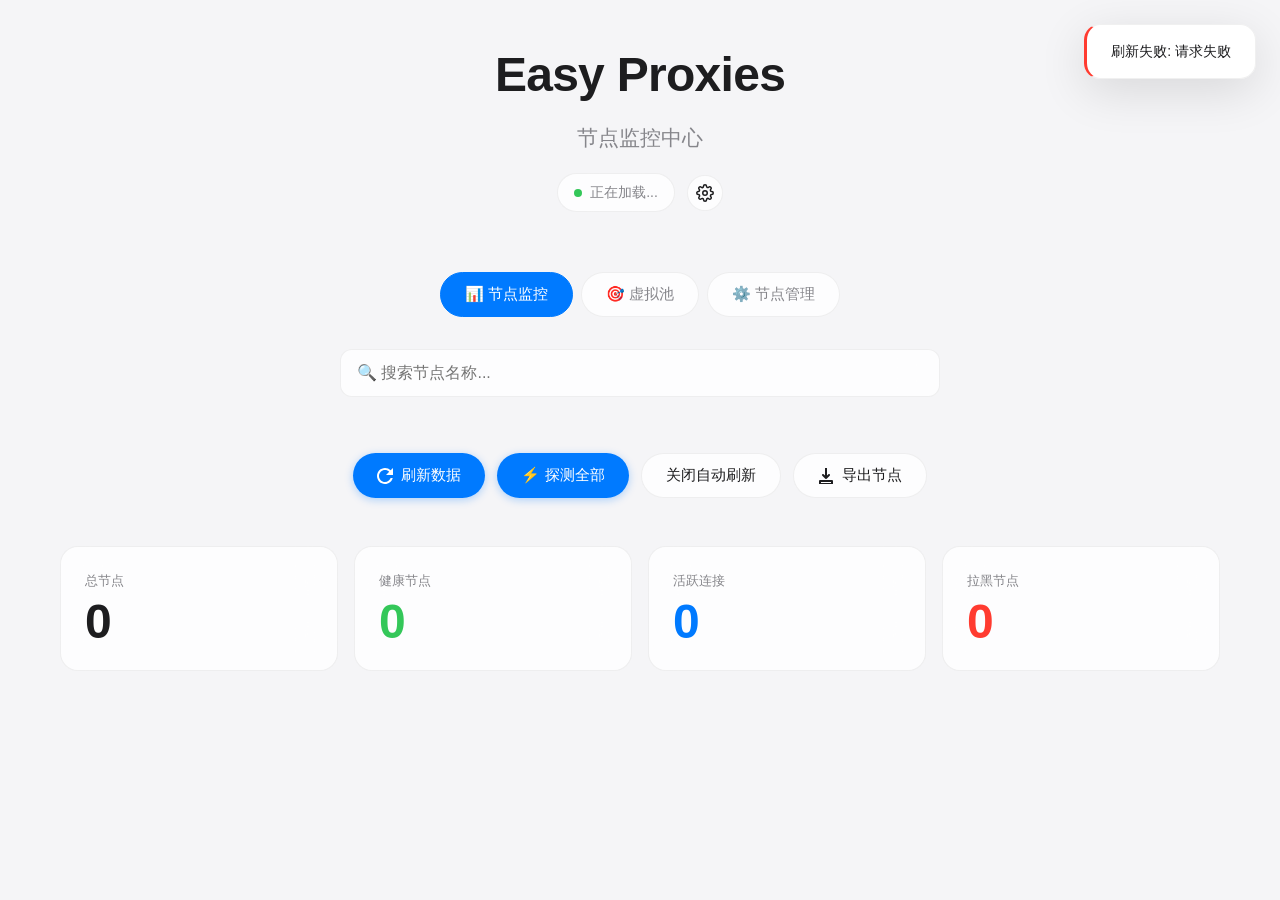
==== internal/monitor/assets/index.html @ b091eb5d "init" ====
<!doctype html>
<html lang="zh-CN">
<head>
  <meta charset="utf-8" />
  <meta name="viewport" content="width=device-width, initial-scale=1.0" />
  <title>Easy Proxies - 节点监控</title>
  <style>
    * {
      margin: 0;
      padding: 0;
      box-sizing: border-box;
    }

    :root {
      --sf-pro: -apple-system, BlinkMacSystemFont, "SF Pro Display", "SF Pro Text", "Helvetica Neue", sans-serif;
      --primary: #007aff;
      --primary-hover: #0051d5;
      --success: #34c759;
      --warning: #ff9500;
      --error: #ff3b30;
      --text-primary: #1d1d1f;
      --text-secondary: #86868b;
      --bg-elevated: rgba(255, 255, 255, 0.8);
      --bg-base: #f5f5f7;
      --border: rgba(0, 0, 0, 0.06);
      --shadow-sm: 0 1px 3px rgba(0, 0, 0, 0.04);
      --shadow-md: 0 4px 16px rgba(0, 0, 0, 0.08);
      --shadow-lg: 0 12px 48px rgba(0, 0, 0, 0.12);
    }

    body {
      font-family: var(--sf-pro);
      background: var(--bg-base);
      color: var(--text-primary);
      line-height: 1.47059;
      font-size: 17px;
      -webkit-font-smoothing: antialiased;
      -moz-osx-font-smoothing: grayscale;
    }

    .app {
      max-width: 1200px;
      margin: 0 auto;
      padding: 40px 20px;
    }

    /* Header */
    .header {
      text-align: center;
      margin-bottom: 60px;
    }

    .header h1 {
      font-size: 48px;
      font-weight: 700;
      letter-spacing: -0.015em;
      color: var(--text-primary);
      margin-bottom: 12px;
    }

    .header p {
      font-size: 21px;
      color: var(--text-secondary);
      font-weight: 400;
    }

    .header .status-line {
      display: inline-flex;
      align-items: center;
      gap: 8px;
      margin-top: 20px;
      padding: 8px 16px;
      background: var(--bg-elevated);
      backdrop-filter: saturate(180%) blur(20px);
      border-radius: 20px;
      font-size: 14px;
      color: var(--text-secondary);
      border: 1px solid var(--border);
    }

    .status-dot {
      width: 8px;
      height: 8px;
      border-radius: 50%;
      background: var(--success);
      animation: pulse 2s ease-in-out infinite;
    }

    @keyframes pulse {
      0%, 100% { opacity: 1; transform: scale(1); }
      50% { opacity: 0.6; transform: scale(0.95); }
    }

    /* Controls */
    .controls {
      display: flex;
      justify-content: center;
      gap: 12px;
      margin: 32px 0 48px;
    }

    .btn {
      padding: 12px 24px;
      border: none;
      border-radius: 980px;
      font-size: 15px;
      font-weight: 500;
      font-family: var(--sf-pro);
      cursor: pointer;
      transition: all 0.2s cubic-bezier(0.4, 0, 0.2, 1);
      display: inline-flex;
      align-items: center;
      gap: 8px;
      backdrop-filter: saturate(180%) blur(20px);
    }

    .btn-primary {
      background: var(--primary);
      color: white;
      box-shadow: 0 2px 8px rgba(0, 122, 255, 0.3);
    }

    .btn-primary:hover {
      background: var(--primary-hover);
      transform: translateY(-1px);
      box-shadow: 0 4px 16px rgba(0, 122, 255, 0.4);
    }

    .btn-secondary {
      background: var(--bg-elevated);
      color: var(--text-primary);
      border: 1px solid var(--border);
    }

    .btn-secondary:hover {
      background: rgba(255, 255, 255, 0.95);
      transform: translateY(-1px);
      box-shadow: var(--shadow-md);
    }

    .btn:active {
      transform: translateY(0);
    }

    .btn-sm {
      padding: 6px 14px;
      font-size: 13px;
    }

    /* Stats */
    .stats {
      display: grid;
      grid-template-columns: repeat(auto-fit, minmax(240px, 1fr));
      gap: 16px;
      margin-bottom: 48px;
    }

    .stat-card {
      background: var(--bg-elevated);
      backdrop-filter: saturate(180%) blur(20px);
      border: 1px solid var(--border);
      border-radius: 18px;
      padding: 24px;
      transition: all 0.3s cubic-bezier(0.4, 0, 0.2, 1);
    }

    .stat-card:hover {
      transform: translateY(-2px);
      box-shadow: var(--shadow-lg);
    }

    .stat-label {
      font-size: 13px;
      color: var(--text-secondary);
      margin-bottom: 8px;
      font-weight: 500;
      letter-spacing: -0.01em;
    }

    .stat-value {
      font-size: 48px;
      font-weight: 700;
      letter-spacing: -0.02em;
      line-height: 1;
    }

    .stat-trend {
      font-size: 12px;
      color: var(--success);
      margin-top: 8px;
      font-weight: 500;
    }

    /* Nodes Grid - 竖向小卡片布局 */
    .nodes-grid {
      display: grid;
      grid-template-columns: repeat(auto-fill, minmax(280px, 1fr));
      gap: 16px;
    }

    .node-card {
      background: var(--bg-elevated);
      backdrop-filter: saturate(180%) blur(20px);
      border: 1px solid var(--border);
      border-radius: 18px;
      padding: 20px;
      transition: all 0.3s cubic-bezier(0.4, 0, 0.2, 1);
      position: relative;
      overflow: hidden;
      display: flex;
      flex-direction: column;
      min-height: 320px;
    }

    .node-card::before {
      content: '';
      position: absolute;
      left: 0;
      top: 0;
      width: 3px;
      height: 100%;
      transition: all 0.3s;
    }

    .node-card.healthy::before { background: var(--success); }
    .node-card.warning::before { background: var(--warning); }
    .node-card.error::before { background: var(--error); }
    .node-card.blacklisted::before { background: var(--text-primary); }

    .node-card:hover {
      transform: translateY(-2px);
      box-shadow: var(--shadow-lg);
      border-color: rgba(0, 0, 0, 0.1);
    }

    .node-header {
      display: flex;
      flex-direction: column;
      gap: 8px;
      margin-bottom: 16px;
    }

    .node-info {
      flex: 1;
      min-width: 0;
    }

    .node-name {
      font-size: 16px;
      font-weight: 700;
      letter-spacing: -0.015em;
      color: var(--text-primary);
      margin-bottom: 4px;
      overflow: hidden;
      text-overflow: ellipsis;
      white-space: nowrap;
    }

    .node-tag {
      font-size: 11px;
      color: var(--text-secondary);
      font-family: "SF Mono", Menlo, Monaco, monospace;
      font-weight: 500;
      overflow: hidden;
      text-overflow: ellipsis;
      white-space: nowrap;
    }

    .status-badge {
      padding: 6px 14px;
      border-radius: 12px;
      font-size: 12px;
      font-weight: 600;
      display: inline-flex;
      align-items: center;
      gap: 6px;
      white-space: nowrap;
      letter-spacing: 0.02em;
    }

    .status-badge.healthy {
      background: rgba(52, 199, 89, 0.15);
      color: #1f9b47;
    }

    .status-badge.warning {
      background: rgba(255, 149, 0, 0.15);
      color: #c27100;
    }

    .status-badge.error {
      background: rgba(255, 59, 48, 0.15);
      color: #d32f2f;
    }

    .status-badge.blacklisted {
      background: rgba(29, 29, 31, 0.15);
      color: var(--text-primary);
    }

    .status-icon {
      width: 6px;
      height: 6px;
      border-radius: 50%;
      background: currentColor;
    }

    /* Latency Display - 紧凑版 */
    .latency-display {
      background: linear-gradient(135deg, rgba(0, 122, 255, 0.08), rgba(0, 122, 255, 0.03));
      border: 1px solid rgba(0, 122, 255, 0.15);
      border-radius: 12px;
      padding: 12px;
      margin-bottom: 12px;
      display: flex;
      flex-direction: column;
      align-items: center;
      justify-content: center;
      transition: all 0.3s;
      text-align: center;
    }

    .latency-display:hover {
      background: linear-gradient(135deg, rgba(0, 122, 255, 0.12), rgba(0, 122, 255, 0.05));
      border-color: rgba(0, 122, 255, 0.25);
    }

    .latency-info {
      display: flex;
      flex-direction: column;
      align-items: center;
      gap: 4px;
      width: 100%;
    }

    .latency-icon {
      width: 32px;
      height: 32px;
      border-radius: 8px;
      background: linear-gradient(135deg, var(--primary), #0051d5);
      display: flex;
      align-items: center;
      justify-content: center;
      color: white;
      font-size: 16px;
      font-weight: 700;
      margin-bottom: 4px;
    }

    .latency-text {
      width: 100%;
    }

    .latency-label {
      font-size: 11px;
      color: var(--text-secondary);
      margin-bottom: 4px;
      font-weight: 500;
    }

    .latency-value {
      font-size: 28px;
      font-weight: 700;
      letter-spacing: -0.02em;
      color: var(--primary);
      line-height: 1;
    }

    .latency-quality {
      font-size: 11px;
      color: var(--text-secondary);
      margin-top: 4px;
      font-weight: 500;
    }

    /* Metrics - 紧凑版 */
    .metrics {
      display: grid;
      grid-template-columns: repeat(2, 1fr);
      gap: 8px;
      margin-bottom: 12px;
      flex: 1;
    }

    .metric {
      background: rgba(0, 0, 0, 0.02);
      border-radius: 8px;
      padding: 10px;
      transition: all 0.2s;
    }

    .metric:hover {
      background: rgba(0, 0, 0, 0.04);
    }

    .metric-label {
      font-size: 10px;
      color: var(--text-secondary);
      margin-bottom: 4px;
      font-weight: 500;
    }

    .metric-value {
      font-size: 18px;
      font-weight: 700;
      letter-spacing: -0.015em;
      color: var(--text-primary);
    }

    .metric-value.success { color: var(--success); }
    .metric-value.error { color: var(--error); }
    .metric-value.warning { color: var(--warning); }

    /* Footer - 紧凑版 */
    .node-footer {
      padding-top: 12px;
      border-top: 1px solid var(--border);
      display: flex;
      flex-direction: column;
      gap: 8px;
      margin-top: auto;
    }

    .time-info {
      font-size: 10px;
      color: var(--text-secondary);
      line-height: 1.4;
    }

    .node-footer .btn {
      width: 100%;
      justify-content: center;
      padding: 8px 16px;
      font-size: 13px;
    }

    /* Toast */
    .toast {
      position: fixed;
      top: 24px;
      right: 24px;
      background: rgba(255, 255, 255, 0.95);
      backdrop-filter: saturate(180%) blur(20px);
      border: 1px solid var(--border);
      padding: 16px 24px;
      border-radius: 16px;
      box-shadow: var(--shadow-lg);
      display: none;
      align-items: center;
      gap: 12px;
      max-width: 420px;
      z-index: 1000;
      animation: slideIn 0.4s cubic-bezier(0.4, 0, 0.2, 1);
    }

    .toast.show { display: flex; }

    @keyframes slideIn {
      from {
        transform: translateX(100px);
        opacity: 0;
      }
      to {
        transform: translateX(0);
        opacity: 1;
      }
    }

    .toast.success { border-left: 3px solid var(--success); }
    .toast.error { border-left: 3px solid var(--error); }

    .toast-message {
      flex: 1;
      font-size: 14px;
      font-weight: 500;
    }

    /* Empty State */
    .empty {
      text-align: center;
      padding: 80px 40px;
      background: var(--bg-elevated);
      backdrop-filter: saturate(180%) blur(20px);
      border: 1px solid var(--border);
      border-radius: 18px;
    }

    .empty h3 {
      font-size: 21px;
      color: var(--text-primary);
      margin: 24px 0 12px;
      font-weight: 700;
    }

    .empty p {
      color: var(--text-secondary);
      font-size: 15px;
    }

    /* Login Modal */
    .login-overlay {
      position: fixed;
      top: 0;
      left: 0;
      right: 0;
      bottom: 0;
      background: rgba(0, 0, 0, 0.4);
      backdrop-filter: blur(10px);
      display: none;
      align-items: center;
      justify-content: center;
      z-index: 2000;
      animation: fadeIn 0.3s;
    }

    .login-overlay.show { display: flex; }

    @keyframes fadeIn {
      from { opacity: 0; }
      to { opacity: 1; }
    }

    .login-modal {
      background: var(--bg-elevated);
      backdrop-filter: saturate(180%) blur(20px);
      border: 1px solid var(--border);
      border-radius: 24px;
      padding: 48px;
      box-shadow: var(--shadow-lg);
      max-width: 420px;
      width: 90%;
      animation: slideUp 0.4s cubic-bezier(0.4, 0, 0.2, 1);
    }

    @keyframes slideUp {
      from {
        transform: translateY(40px);
        opacity: 0;
      }
      to {
        transform: translateY(0);
        opacity: 1;
      }
    }

    .login-header {
      text-align: center;
      margin-bottom: 32px;
    }

    .login-header h2 {
      font-size: 32px;
      font-weight: 700;
      letter-spacing: -0.015em;
      margin-bottom: 8px;
    }

    .login-header p {
      color: var(--text-secondary);
      font-size: 15px;
    }

    .login-form {
      display: flex;
      flex-direction: column;
      gap: 20px;
    }

    .form-group {
      display: flex;
      flex-direction: column;
      gap: 8px;
    }

    .form-label {
      font-size: 14px;
      font-weight: 500;
      color: var(--text-primary);
    }

    .form-input {
      padding: 14px 16px;
      border: 1px solid var(--border);
      border-radius: 12px;
      font-size: 16px;
      font-family: var(--sf-pro);
      background: rgba(255, 255, 255, 0.8);
      transition: all 0.2s;
    }

    .form-input:focus {
      outline: none;
      border-color: var(--primary);
      box-shadow: 0 0 0 3px rgba(0, 122, 255, 0.1);
    }

    .form-help {
      font-size: 12px;
      color: var(--text-secondary);
      margin-top: 4px;
    }

    .login-error {
      color: var(--error);
      font-size: 13px;
      margin-top: -12px;
      display: none;
    }

    .login-error.show { display: block; }

    /* Tabs */
    .tabs {
      display: flex;
      justify-content: center;
      gap: 8px;
      margin-bottom: 32px;
    }

    .tab {
      padding: 12px 24px;
      border: none;
      border-radius: 980px;
      font-size: 15px;
      font-weight: 500;
      font-family: var(--sf-pro);
      cursor: pointer;
      background: var(--bg-elevated);
      color: var(--text-secondary);
      border: 1px solid var(--border);
      transition: all 0.2s;
    }

    .tab:hover {
      background: rgba(255, 255, 255, 0.95);
      color: var(--text-primary);
    }

    .tab.active {
      background: var(--primary);
      color: white;
      border-color: var(--primary);
    }

    .tab-content {
      display: none;
    }

    .tab-content.active {
      display: block;
    }

    /* Node Management */
    .manage-header {
      text-align: center;
      margin-bottom: 32px;
    }

    .manage-header h2 {
      font-size: 28px;
      font-weight: 700;
      margin-bottom: 8px;
    }

    .manage-desc {
      color: var(--text-secondary);
      font-size: 15px;
    }

    .manage-actions {
      display: flex;
      justify-content: center;
      gap: 12px;
      margin-bottom: 16px;
    }

    .btn-warning {
      background: var(--warning);
      color: white;
      box-shadow: 0 2px 8px rgba(255, 149, 0, 0.3);
    }

    .btn-warning:hover {
      background: #e68600;
      transform: translateY(-1px);
      box-shadow: 0 4px 16px rgba(255, 149, 0, 0.4);
    }

    .btn-danger {
      background: var(--error);
      color: white;
    }

    .btn-danger:hover {
      background: #e62e24;
    }

    .reload-warning {
      text-align: center;
      padding: 12px 20px;
      background: rgba(255, 149, 0, 0.1);
      border: 1px solid rgba(255, 149, 0, 0.3);
      border-radius: 12px;
      color: var(--warning);
      font-size: 13px;
      font-weight: 500;
      margin-bottom: 32px;
    }

    .config-nodes-grid {
      display: grid;
      gap: 16px;
    }

    .config-node-card {
      background: var(--bg-elevated);
      backdrop-filter: saturate(180%) blur(20px);
      border: 1px solid var(--border);
      border-radius: 18px;
      padding: 24px;
      display: flex;
      align-items: center;
      gap: 20px;
      transition: all 0.3s;
    }

    .config-node-card:hover {
      transform: translateY(-2px);
      box-shadow: var(--shadow-lg);
    }

    .config-node-info {
      flex: 1;
      min-width: 0;
    }

    .config-node-name {
      font-size: 18px;
      font-weight: 600;
      margin-bottom: 4px;
    }

    .config-node-uri {
      font-size: 13px;
      color: var(--text-secondary);
      font-family: "SF Mono", Menlo, Monaco, monospace;
      overflow: hidden;
      text-overflow: ellipsis;
      white-space: nowrap;
      max-width: 500px;
    }

    .config-node-port {
      font-size: 14px;
      color: var(--primary);
      font-weight: 500;
      margin-top: 4px;
    }

    .config-node-actions {
      display: flex;
      gap: 8px;
    }

    .modal-buttons {
      display: flex;
      gap: 12px;
      margin-top: 8px;
    }

    .modal-buttons .btn {
      flex: 1;
    }

    /* Toggle Switch */
    .toggle-switch {
      position: relative;
      display: inline-block;
      width: 50px;
      height: 28px;
      flex-shrink: 0;
    }

    .toggle-switch input {
      opacity: 0;
      width: 0;
      height: 0;
    }

    .toggle-slider {
      position: absolute;
      cursor: pointer;
      top: 0;
      left: 0;
      right: 0;
      bottom: 0;
      background-color: #ccc;
      transition: 0.3s;
      border-radius: 28px;
    }

    .toggle-slider:before {
      position: absolute;
      content: "";
      height: 22px;
      width: 22px;
      left: 3px;
      bottom: 3px;
      background-color: white;
      transition: 0.3s;
      border-radius: 50%;
      box-shadow: 0 2px 4px rgba(0,0,0,0.2);
    }

    .toggle-switch input:checked + .toggle-slider {
      background-color: var(--primary);
    }

    .toggle-switch input:checked + .toggle-slider:before {
      transform: translateX(22px);
    }

    /* Probe Progress */
    .probe-progress {
      position: fixed;
      top: 0;
      left: 0;
      right: 0;
      background: var(--bg-elevated);
      backdrop-filter: saturate(180%) blur(20px);
      border-bottom: 1px solid var(--border);
      padding: 16px 24px;
      z-index: 1500;
      display: none;
      animation: slideDown 0.3s ease;
    }

    .probe-progress.show { display: block; }

    @keyframes slideDown {
      from { transform: translateY(-100%); }
      to { transform: translateY(0); }
    }

    .probe-progress-header {
      display: flex;
      justify-content: space-between;
      align-items: center;
      margin-bottom: 12px;
    }

    .probe-progress-title {
      font-size: 15px;
      font-weight: 600;
      color: var(--text-primary);
    }

    .probe-progress-stats {
      font-size: 13px;
      color: var(--text-secondary);
    }

    .probe-progress-bar {
      height: 6px;
      background: rgba(0, 0, 0, 0.1);
      border-radius: 3px;
      overflow: hidden;
    }

    .probe-progress-fill {
      height: 100%;
      background: linear-gradient(90deg, var(--primary), var(--success));
      border-radius: 3px;
      transition: width 0.3s ease;
      width: 0%;
    }

    .probe-progress-detail {
      margin-top: 8px;
      font-size: 12px;
      color: var(--text-secondary);
      display: flex;
      gap: 16px;
    }

    .probe-progress-detail .success { color: var(--success); }
    .probe-progress-detail .failed { color: var(--error); }

    /* 筛选和分类样式 */
    .filter-section {
      margin-bottom: 32px;
    }

    .filter-input-wrapper {
      position: relative;
      max-width: 600px;
      margin: 0 auto 24px;
    }

    .filter-input {
      width: 100%;
      padding: 14px 48px 14px 16px;
      border: 1px solid var(--border);
      border-radius: 12px;
      font-size: 16px;
      font-family: var(--sf-pro);
      background: var(--bg-elevated);
      backdrop-filter: saturate(180%) blur(20px);
      transition: all 0.2s;
    }

    .filter-input:focus {
      outline: none;
      border-color: var(--primary);
      box-shadow: 0 0 0 3px rgba(0, 122, 255, 0.1);
    }

    .filter-clear {
      position: absolute;
      right: 12px;
      top: 50%;
      transform: translateY(-50%);
      background: none;
      border: none;
      color: var(--text-secondary);
      cursor: pointer;
      padding: 4px;
      display: none;
      font-size: 20px;
      line-height: 1;
    }

    .filter-clear.show {
      display: block;
    }

    .country-filters {
      display: flex;
      flex-wrap: wrap;
      gap: 8px;
      justify-content: center;
      margin-bottom: 16px;
    }

    .country-filter-btn {
      padding: 8px 16px;
      border: 1px solid var(--border);
      border-radius: 20px;
      background: var(--bg-elevated);
      backdrop-filter: saturate(180%) blur(20px);
      color: var(--text-primary);
      font-size: 14px;
      font-weight: 500;
      cursor: pointer;
      transition: all 0.2s;
      display: inline-flex;
      align-items: center;
      gap: 6px;
    }

    .country-filter-btn:hover {
      background: rgba(255, 255, 255, 0.95);
      transform: translateY(-1px);
      box-shadow: var(--shadow-sm);
    }

    .country-filter-btn.active {
      background: var(--primary);
      color: white;
      border-color: var(--primary);
    }

    .country-filter-btn .count {
      font-size: 12px;
      opacity: 0.8;
    }

    .category-section {
      margin-bottom: 32px;
    }

    .category-header {
      display: flex;
      align-items: center;
      gap: 12px;
      margin-bottom: 16px;
      padding-bottom: 12px;
      border-bottom: 2px solid var(--border);
    }

    .category-title {
      font-size: 20px;
      font-weight: 700;
      color: var(--text-primary);
      display: flex;
      align-items: center;
      gap: 8px;
    }

    .category-count {
      font-size: 14px;
      color: var(--text-secondary);
      font-weight: 500;
    }

    /* 虚拟池样式 */
    .vpool-card {
      background: var(--bg-elevated);
      backdrop-filter: saturate(180%) blur(20px);
      border: 1px solid var(--border);
      border-radius: 18px;
      padding: 24px;
      margin-bottom: 24px;
      transition: all 0.3s cubic-bezier(0.4, 0, 0.2, 1);
    }

    .vpool-card:hover {
      transform: translateY(-2px);
      box-shadow: var(--shadow-lg);
    }

    .vpool-header {
      display: flex;
      justify-content: space-between;
      align-items: flex-start;
      margin-bottom: 20px;
      gap: 16px;
    }

    .vpool-info {
      flex: 1;
    }

    .vpool-name {
      font-size: 24px;
      font-weight: 700;
      color: var(--text-primary);
      margin-bottom: 8px;
    }

    .vpool-pattern {
      font-size: 13px;
      color: var(--text-secondary);
      font-family: "SF Mono", Menlo, Monaco, monospace;
      background: rgba(0, 0, 0, 0.04);
      padding: 4px 8px;
      border-radius: 6px;
      display: inline-block;
    }

    .vpool-stats {
      display: grid;
      grid-template-columns: repeat(auto-fit, minmax(120px, 1fr));
      gap: 12px;
      margin-bottom: 20px;
    }

    .vpool-stat {
      background: rgba(0, 0, 0, 0.02);
      border-radius: 12px;
      padding: 12px;
    }

    .vpool-stat-label {
      font-size: 11px;
      color: var(--text-secondary);
      margin-bottom: 4px;
      font-weight: 500;
    }

    .vpool-stat-value {
      font-size: 20px;
      font-weight: 700;
      color: var(--text-primary);
    }

    .vpool-nodes-grid {
      display: grid;
      grid-template-columns: repeat(auto-fill, minmax(240px, 1fr));
      gap: 12px;
    }

    .vpool-node-item {
      background: rgba(0, 0, 0, 0.02);
      border-radius: 12px;
      padding: 12px;
      display: flex;
      align-items: center;
      gap: 8px;
      transition: all 0.2s;
    }

    .vpool-node-item:hover {
      background: rgba(0, 0, 0, 0.04);
    }

    .vpool-node-status {
      width: 8px;
      height: 8px;
      border-radius: 50%;
      flex-shrink: 0;
    }

    .vpool-node-status.healthy { background: var(--success); }
    .vpool-node-status.warning { background: var(--warning); }
    .vpool-node-status.error { background: var(--error); }
    .vpool-node-status.blacklisted { background: var(--text-primary); }

    .vpool-node-name {
      font-size: 13px;
      font-weight: 500;
      color: var(--text-primary);
      overflow: hidden;
      text-overflow: ellipsis;
      white-space: nowrap;
      flex: 1;
    }

    .vpool-node-latency {
      font-size: 12px;
      color: var(--text-secondary);
      font-weight: 500;
      flex-shrink: 0;
    }

    /* Responsive */
    @media (max-width: 768px) {
      .app { padding: 24px 16px; }
      .header h1 { font-size: 36px; }
      .header p { font-size: 17px; }
      .stats { grid-template-columns: repeat(2, 1fr); }
      .metrics { grid-template-columns: repeat(2, 1fr); }
      .controls { flex-direction: column; }
      .btn { width: 100%; justify-content: center; }
      .login-modal { padding: 32px 24px; }
      .tabs { flex-direction: column; }
      .tab { width: 100%; }
      .manage-actions { flex-direction: column; }
      .config-node-card { flex-direction: column; align-items: stretch; }
      .config-node-actions { justify-content: flex-end; }
      .nodes-grid { grid-template-columns: repeat(auto-fill, minmax(240px, 1fr)); }
      .country-filters { gap: 6px; }
      .country-filter-btn { padding: 6px 12px; font-size: 13px; }
    }
  </style>
</head>
<body>
  <div class="app">
    <header class="header">
      <h1>Easy Proxies</h1>
      <p>节点监控中心</p>
      <div style="display: flex; align-items: center; justify-content: center; gap: 12px; margin-top: 20px;">
        <div class="status-line" style="margin-top: 0;">
          <span class="status-dot"></span>
          <span id="lastUpdate">正在加载...</span>
        </div>
        <button class="btn btn-secondary" onclick="showSettingsModal()" style="padding: 0; border-radius: 50%; width: 36px; height: 36px; min-width: 36px; display: flex; align-items: center; justify-content: center;" title="系统设置">
          <svg width="18" height="18" viewBox="0 0 24 24" fill="none" stroke="currentColor" stroke-width="2" stroke-linecap="round" stroke-linejoin="round">
            <circle cx="12" cy="12" r="3"></circle>
            <path d="M19.4 15a1.65 1.65 0 0 0 .33 1.82l.06.06a2 2 0 0 1 0 2.83 2 2 0 0 1-2.83 0l-.06-.06a1.65 1.65 0 0 0-1.82-.33 1.65 1.65 0 0 0-1 1.51V21a2 2 0 0 1-2 2 2 2 0 0 1-2-2v-.09A1.65 1.65 0 0 0 9 19.4a1.65 1.65 0 0 0-1.82.33l-.06.06a2 2 0 0 1-2.83 0 2 2 0 0 1 0-2.83l.06-.06a1.65 1.65 0 0 0 .33-1.82 1.65 1.65 0 0 0-1.51-1H3a2 2 0 0 1-2-2 2 2 0 0 1 2-2h.09A1.65 1.65 0 0 0 4.6 9a1.65 1.65 0 0 0-.33-1.82l-.06-.06a2 2 0 0 1 0-2.83 2 2 0 0 1 2.83 0l.06.06a1.65 1.65 0 0 0 1.82.33H9a1.65 1.65 0 0 0 1-1.51V3a2 2 0 0 1 2-2 2 2 0 0 1 2 2v.09a1.65 1.65 0 0 0 1 1.51 1.65 1.65 0 0 0 1.82-.33l.06-.06a2 2 0 0 1 2.83 0 2 2 0 0 1 0 2.83l-.06.06a1.65 1.65 0 0 0-.33 1.82V9a1.65 1.65 0 0 0 1.51 1H21a2 2 0 0 1 2 2 2 2 0 0 1-2 2h-.09a1.65 1.65 0 0 0-1.51 1z"></path>
          </svg>
        </button>
      </div>
    </header>

    <!-- Tab 切换 -->
    <div class="tabs">
      <button class="tab active" onclick="switchTab('monitor')">📊 节点监控</button>
      <button class="tab" onclick="switchTab('vpools')">🎯 虚拟池</button>
      <button class="tab" onclick="switchTab('manage')">⚙️ 节点管理</button>
    </div>

    <!-- 监控页面 -->
    <div id="monitorTab" class="tab-content active">
    <!-- 筛选区域 -->
    <div class="filter-section">
      <div class="filter-input-wrapper">
        <input type="text" id="filterInput" class="filter-input" placeholder="🔍 搜索节点名称..." oninput="handleFilterInput()">
        <button class="filter-clear" id="filterClear" onclick="clearFilter()">×</button>
      </div>
      <div class="country-filters" id="countryFilters"></div>
    </div>

    <div class="controls">
      <button class="btn btn-primary" onclick="refresh()">
        <svg width="16" height="16" viewBox="0 0 16 16" fill="none">
          <path d="M13.65 2.35A7.958 7.958 0 0 0 8 0C3.58 0 0 3.58 0 8s3.58 8 8 8c3.73 0 6.84-2.55 7.73-6h-2.08c-.82 2.33-3.04 4-5.65 4-3.31 0-6-2.69-6-6s2.69-6 6-6c1.66 0 3.14.69 4.22 1.78L9 7h7V0l-2.35 2.35z" fill="currentColor"/>
        </svg>
        刷新数据
      </button>
      <button class="btn btn-primary" id="probeAllBtn" onclick="probeAllNodes()">
        ⚡ 探测全部
      </button>
      <button class="btn btn-secondary" onclick="toggleAutoRefresh()">
        <span id="autoRefreshText">关闭自动刷新</span>
      </button>
      <button class="btn btn-secondary" onclick="exportNodes()">
        <svg width="16" height="16" viewBox="0 0 16 16" fill="none">
          <path d="M8 0L8 10M8 10L5 7M8 10L11 7M2 13h12v3H2z" stroke="currentColor" stroke-width="2" stroke-linecap="round" stroke-linejoin="round"/>
        </svg>
        导出节点
      </button>
      <button class="btn btn-secondary" id="refreshSubBtn" onclick="refreshSubscription()" style="display: none;">
        <svg width="16" height="16" viewBox="0 0 16 16" fill="none">
          <path d="M13.65 2.35A7.958 7.958 0 0 0 8 0C3.58 0 0 3.58 0 8s3.58 8 8 8c3.73 0 6.84-2.55 7.73-6h-2.08c-.82 2.33-3.04 4-5.65 4-3.31 0-6-2.69-6-6s2.69-6 6-6c1.66 0 3.14.69 4.22 1.78L9 7h7V0l-2.35 2.35z" fill="currentColor"/>
        </svg>
        <span id="refreshSubText">刷新订阅</span>
      </button>
    </div>

    <div class="stats">
      <div class="stat-card">
        <div class="stat-label">总节点</div>
        <div class="stat-value" id="totalNodes">0</div>
      </div>
      <div class="stat-card">
        <div class="stat-label">健康节点</div>
        <div class="stat-value" style="color: var(--success);" id="healthyNodes">0</div>
      </div>
      <div class="stat-card">
        <div class="stat-label">活跃连接</div>
        <div class="stat-value" style="color: var(--primary);" id="activeConnections">0</div>
      </div>
      <div class="stat-card">
        <div class="stat-label">拉黑节点</div>
        <div class="stat-value" style="color: var(--error);" id="blacklistedNodes">0</div>
      </div>
      <div class="stat-card" id="subscriptionCard" style="display: none;">
        <div class="stat-label">订阅状态</div>
        <div class="stat-value" style="font-size: 24px;" id="subscriptionStatus">-</div>
        <div class="stat-trend" id="subscriptionTrend">未启用</div>
      </div>
    </div>

    <div id="nodesContainer" class="nodes-grid"></div>

    <div id="emptyState" class="empty" style="display: none;">
      <svg width="64" height="64" viewBox="0 0 64 64" fill="none" opacity="0.2">
        <circle cx="32" cy="32" r="30" stroke="currentColor" stroke-width="4"/>
        <path d="M32 16v32M16 32h32" stroke="currentColor" stroke-width="4" stroke-linecap="round"/>
      </svg>
      <h3>暂无代理节点</h3>
      <p>请在配置文件中添加代理节点</p>
    </div>
    </div><!-- end monitorTab -->

    <!-- 虚拟池页面 -->
    <div id="vpoolsTab" class="tab-content">
      <div class="manage-header">
        <h2>虚拟池管理</h2>
        <p class="manage-desc">查看和管理虚拟池配置，每个虚拟池通过正则表达式筛选节点</p>
      </div>

      <div id="vpoolsContainer"></div>

      <div id="vpoolsEmptyState" class="empty" style="display: none;">
        <svg width="64" height="64" viewBox="0 0 64 64" fill="none" opacity="0.2">
          <circle cx="32" cy="32" r="30" stroke="currentColor" stroke-width="4"/>
          <path d="M32 16v32M16 32h32" stroke="currentColor" stroke-width="4" stroke-linecap="round"/>
        </svg>
        <h3>暂无虚拟池</h3>
        <p>请在配置文件中添加虚拟池配置</p>
      </div>
    </div><!-- end vpoolsTab -->

    <!-- 节点管理页面 -->
    <div id="manageTab" class="tab-content">
      <div class="manage-header">
        <h2>节点配置管理</h2>
        <p class="manage-desc">添加、编辑或删除代理节点。修改后需点击"重载配置"使更改生效。</p>
      </div>

      <div class="manage-actions">
        <button class="btn btn-primary" onclick="showAddNodeModal()">
          <svg width="16" height="16" viewBox="0 0 16 16" fill="none">
            <path d="M8 2v12M2 8h12" stroke="currentColor" stroke-width="2" stroke-linecap="round"/>
          </svg>
          添加节点
        </button>
        <button class="btn btn-warning" onclick="triggerReload()" id="reloadBtn">
          <svg width="16" height="16" viewBox="0 0 16 16" fill="none">
            <path d="M13.65 2.35A7.958 7.958 0 0 0 8 0C3.58 0 0 3.58 0 8s3.58 8 8 8c3.73 0 6.84-2.55 7.73-6h-2.08c-.82 2.33-3.04 4-5.65 4-3.31 0-6-2.69-6-6s2.69-6 6-6c1.66 0 3.14.69 4.22 1.78L9 7h7V0l-2.35 2.35z" fill="currentColor"/>
          </svg>
          重载配置
        </button>
      </div>

      <div class="reload-warning">
        ⚠️ 重载配置会中断所有现有连接，请谨慎操作
      </div>

      <div id="subscriptionWarning" class="reload-warning" style="display: none; background: rgba(255, 59, 48, 0.1); border-color: rgba(255, 59, 48, 0.3); color: var(--error);">
        ⚠️ 当前使用订阅模式：您的修改会保存到 nodes.txt，但下次刷新订阅时将被覆盖
      </div>

      <div id="configNodesContainer" class="config-nodes-grid"></div>

      <div id="configEmptyState" class="empty" style="display: none;">
        <svg width="64" height="64" viewBox="0 0 64 64" fill="none" opacity="0.2">
          <circle cx="32" cy="32" r="30" stroke="currentColor" stroke-width="4"/>
          <path d="M32 16v32M16 32h32" stroke="currentColor" stroke-width="4" stroke-linecap="round"/>
        </svg>
        <h3>暂无配置节点</h3>
        <p>点击"添加节点"开始配置</p>
      </div>
    </div><!-- end manageTab -->
  </div>

  <div id="toast" class="toast">
    <span class="toast-message" id="toastMessage"></span>
  </div>

  <!-- 批量探测进度条 -->
  <div id="probeProgress" class="probe-progress">
    <div class="probe-progress-header">
      <span class="probe-progress-title">⚡ 正在探测所有节点...</span>
      <span class="probe-progress-stats" id="probeProgressStats">0 / 0</span>
    </div>
    <div class="probe-progress-bar">
      <div class="probe-progress-fill" id="probeProgressFill"></div>
    </div>
    <div class="probe-progress-detail">
      <span>成功: <span class="success" id="probeSuccessCount">0</span></span>
      <span>失败: <span class="failed" id="probeFailedCount">0</span></span>
      <span id="probeCurrentNode">准备中...</span>
    </div>
  </div>

  <!-- 节点编辑弹窗 -->
  <div id="nodeModalOverlay" class="login-overlay">
    <div class="login-modal">
      <div class="login-header">
        <h2 id="nodeModalTitle">➕ 添加节点</h2>
        <p id="nodeModalDesc">输入节点信息</p>
      </div>
      <form class="login-form" onsubmit="handleNodeSubmit(event)">
        <div class="form-group">
          <label class="form-label" for="nodeName">节点名称</label>
          <input type="text" id="nodeName" class="form-input" placeholder="例如：香港节点" />
        </div>
        <div class="form-group">
          <label class="form-label" for="nodeUri">节点 URI <span style="color: var(--error);">*</span></label>
          <input type="text" id="nodeUri" class="form-input" placeholder="vless://... 或 vmess://..." required />
        </div>
        <div class="form-group">
          <label class="form-label" for="nodePort">端口 (可选，Multi-Port 模式自动分配)</label>
          <input type="number" id="nodePort" class="form-input" placeholder="留空自动分配" min="1" max="65535" />
        </div>
        <input type="hidden" id="nodeEditName" />
        <div id="nodeModalError" class="login-error"></div>
        <div class="modal-buttons">
          <button type="button" class="btn btn-secondary" onclick="hideNodeModal()">取消</button>
          <button type="submit" class="btn btn-primary" id="nodeSubmitBtn">添加</button>
        </div>
      </form>
    </div>
  </div>

  <!-- 设置弹窗 -->
  <div id="settingsOverlay" class="login-overlay">
    <div class="login-modal">
      <div class="login-header">
        <h2>⚙️ 系统设置</h2>
        <p>配置全局选项</p>
      </div>
      <form class="login-form" onsubmit="handleSettingsSave(event)">
        <div class="form-group">
          <label class="form-label" for="settingExternalIP">外部 IP 地址</label>
          <input type="text" id="settingExternalIP" class="form-input" placeholder="例如：1.2.3.4 或 example.com" />
          <p class="form-help">导出节点时用于替换 0.0.0.0，留空则使用默认地址</p>
        </div>
        <div class="form-group">
          <label class="form-label" for="settingProbeTarget">探测目标</label>
          <input type="text" id="settingProbeTarget" class="form-input" placeholder="例如：www.apple.com:80" />
          <p class="form-help">健康检查时使用的目标地址，格式：host:port</p>
        </div>
        <div class="form-group" style="display: flex; align-items: center; gap: 12px;">
          <label class="form-label" for="settingSkipCertVerify" style="margin: 0; flex: 1;">跳过 SSL 证书验证</label>
          <label class="toggle-switch">
            <input type="checkbox" id="settingSkipCertVerify" />
            <span class="toggle-slider"></span>
          </label>
        </div>
        <p class="form-help" style="margin-top: -8px;">启用后所有节点将忽略 SSL 证书错误，修改后需重载生效</p>
        <div id="settingsError" class="login-error"></div>
        <div class="modal-buttons">
          <button type="button" class="btn btn-secondary" onclick="hideSettingsModal()">取消</button>
          <button type="submit" class="btn btn-primary">保存</button>
        </div>
      </form>
    </div>
  </div>

  <!-- 登录弹窗 -->
  <div id="loginOverlay" class="login-overlay">
    <div class="login-modal">
      <div class="login-header">
        <h2>🔐 身份验证</h2>
        <p>请输入访问密码</p>
      </div>
      <form class="login-form" onsubmit="handleLogin(event)">
        <div class="form-group">
          <label class="form-label" for="password">密码</label>
          <input
            type="password"
            id="password"
            class="form-input"
            placeholder="请输入密码"
            autocomplete="current-password"
            required
          />
        </div>
        <div id="loginError" class="login-error">密码错误，请重试</div>
        <button type="submit" class="btn btn-primary" style="width: 100%;">
          登录
        </button>
      </form>
    </div>
  </div>

  <script>
    let autoRefreshInterval = null;
    let isAutoRefresh = true;
    let isAuthenticated = false;
    let allNodes = []; // 存储所有节点数据
    let currentFilter = ''; // 当前筛选关键字
    let currentCountry = ''; // 当前选中的国家

    // 国家 emoji 映射
    const COUNTRY_EMOJIS = [
      '🇨🇳', '🇭🇰', '🇹🇼', '🇺🇸', '🇨🇦', '🇯🇵', '🇸🇬', '🇦🇺', '🇷🇺',
      '🇨🇭', '🇩🇪', '🇫🇷', '🇬🇧', '🇳🇱', '🇰🇷', '🇮🇳', '🇹🇭', '🇻🇳',
      '🇵🇭', '🇮🇩', '🇲🇾', '🇧🇷', '🇦🇷', '🇲🇽', '🇨🇱', '🇨🇴', '🇪🇸',
      '🇮🇹', '🇵🇱', '🇹🇷', '🇮🇱', '🇦🇪', '🇿🇦', '🇪🇬', '🇳🇬', '🇺🇦',
      '🇷🇴', '🇨🇿', '🇬🇷', '🇵🇹', '🇸🇪', '🇳🇴', '🇩🇰', '🇫🇮', '🇦🇹',
      '🇧🇪', '🇮🇪', '🇦🇱', '🇧🇬', '🇷🇸', '🇭🇷', '🇭🇺', '🇸🇰', '🇸🇮',
      '🇱🇹', '🇱🇻', '🇪🇪', '🇺🇾', '🇵🇾', '🇳🇿', '🇵🇰', '🇧🇩'
    ];

    // emoji 到中文名称的映射
    const EMOJI_TO_NAME = {
      '🇨🇳': '中国', '🇭🇰': '香港', '🇹🇼': '台湾', '🇺🇸': '美国', '🇨🇦': '加拿大',
      '🇯🇵': '日本', '🇸🇬': '新加坡', '🇦🇺': '澳大利亚', '🇷🇺': '俄罗斯', '🇨🇭': '瑞士',
      '🇩🇪': '德国', '🇫🇷': '法国', '🇬🇧': '英国', '🇳🇱': '荷兰', '🇰🇷': '韩国',
      '🇮🇳': '印度', '🇹🇭': '泰国', '🇻🇳': '越南', '🇵🇭': '菲律宾', '🇮🇩': '印度尼西亚',
      '🇲🇾': '马来西亚', '🇧🇷': '巴西', '🇦🇷': '阿根廷', '🇲🇽': '墨西哥', '🇨🇱': '智利',
      '🇨🇴': '哥伦比亚', '🇪🇸': '西班牙', '🇮🇹': '意大利', '🇵🇱': '波兰', '🇹🇷': '土耳其',
      '🇮🇱': '以色列', '🇦🇪': '阿联酋', '🇿🇦': '南非', '🇪🇬': '埃及', '🇳🇬': '尼日利亚',
      '🇺🇦': '乌克兰', '🇷🇴': '罗马尼亚', '🇨🇿': '捷克', '🇬🇷': '希腊', '🇵🇹': '葡萄牙',
      '🇸🇪': '瑞典', '🇳🇴': '挪威', '🇩🇰': '丹麦', '🇫🇮': '芬兰', '🇦🇹': '奥地利',
      '🇧🇪': '比利时', '🇮🇪': '爱尔兰', '🇦🇱': '阿尔巴尼亚', '🇧🇬': '保加利亚', '🇷🇸': '塞尔维亚',
      '🇭🇷': '克罗地亚', '🇭🇺': '匈牙利', '🇸🇰': '斯洛伐克', '🇸🇮': '斯洛文尼亚', '🇱🇹': '立陶宛',
      '🇱🇻': '拉脱维亚', '🇪🇪': '爱沙尼亚', '🇺🇾': '乌拉圭', '🇵🇾': '巴拉圭', '🇳🇿': '新西兰',
      '🇵🇰': '巴基斯坦', '🇧🇩': '孟加拉国', '🌐': '其他'
    };

    // 从节点名称中提取国家 emoji
    function extractCountryEmoji(name) {
      for (const emoji of COUNTRY_EMOJIS) {
        if (name.includes(emoji)) {
          return emoji;
        }
      }
      return '🌐'; // 默认图标
    }

    // 转义 JavaScript 字符串中的特殊字符
    function escapeForJs(str) {
      if (!str) return '';
      return str.replace(/\\/g, '\\\\')
                .replace(/'/g, "\\'")
                .replace(/"/g, '\\"')
                .replace(/\n/g, '\\n')
                .replace(/\r/g, '\\r');
    }

    // 复制代理链接到剪贴板
    function copyProxyLink(tag, listenAddr, port, username, password) {
      // 如果监听地址是 0.0.0.0 或 ::，尝试使用外部 IP
      let addr = listenAddr;
      if (addr === '0.0.0.0' || addr === '::' || !addr) {
        // 尝试从设置中获取外部 IP
        fetch('/api/settings')
          .then(res => res.ok ? res.json() : {})
          .then(data => {
            if (data.external_ip) {
              addr = data.external_ip;
            } else {
              addr = window.location.hostname || 'localhost';
            }
            buildAndCopyProxyLink(addr, port, username, password);
          })
          .catch(() => {
            addr = window.location.hostname || 'localhost';
            buildAndCopyProxyLink(addr, port, username, password);
          });
      } else {
        buildAndCopyProxyLink(addr, port, username, password);
      }
    }

    // 构建并复制代理链接
    function buildAndCopyProxyLink(addr, port, username, password) {
      let proxyLink;
      if (username && password) {
        proxyLink = `http://${username}:${password}@${addr}:${port}`;
      } else {
        proxyLink = `http://${addr}:${port}`;
      }

      // 复制到剪贴板
      navigator.clipboard.writeText(proxyLink)
        .then(() => {
          showToast('代理链接已复制到剪贴板', 'success');
        })
        .catch(err => {
          // 降级方案：使用 textarea
          const textarea = document.createElement('textarea');
          textarea.value = proxyLink;
          textarea.style.position = 'fixed';
          textarea.style.opacity = '0';
          document.body.appendChild(textarea);
          textarea.select();
          try {
            document.execCommand('copy');
            showToast('代理链接已复制到剪贴板', 'success');
          } catch (e) {
            showToast('复制失败: ' + e.message, 'error');
          }
          document.body.removeChild(textarea);
        });
    }

    // 获取国家显示名称（中文）
    function getCountryName(emoji) {
      return EMOJI_TO_NAME[emoji] || emoji;
    }

    // 按国家分组节点
    function groupNodesByCountry(nodes) {
      const groups = {};
      nodes.forEach(node => {
        const country = extractCountryEmoji(node.name || node.tag);
        if (!groups[country]) {
          groups[country] = [];
        }
        groups[country].push(node);
      });
      return groups;
    }

    // 筛选输入处理
    function handleFilterInput() {
      const input = document.getElementById('filterInput');
      const clearBtn = document.getElementById('filterClear');
      currentFilter = input.value.toLowerCase().trim();

      if (currentFilter) {
        clearBtn.classList.add('show');
      } else {
        clearBtn.classList.remove('show');
      }

      renderFilteredNodes();
    }

    // 清除筛选
    function clearFilter() {
      document.getElementById('filterInput').value = '';
      document.getElementById('filterClear').classList.remove('show');
      currentFilter = '';
      renderFilteredNodes();
    }

    // 选择国家筛选
    function selectCountry(country) {
      if (currentCountry === country) {
        currentCountry = '';
      } else {
        currentCountry = country;
      }
      updateCountryFilters();
      renderFilteredNodes();
    }

    // 更新国家筛选按钮
    function updateCountryFilters() {
      const container = document.getElementById('countryFilters');
      const groups = groupNodesByCountry(allNodes);

      // 按节点数量排序
      const sortedCountries = Object.entries(groups).sort((a, b) => b[1].length - a[1].length);

      container.innerHTML = sortedCountries.map(([country, nodes]) => {
        const active = currentCountry === country ? 'active' : '';
        const countryName = getCountryName(country); // 使用中文名称
        return `
          <button class="country-filter-btn ${active}" onclick="selectCountry('${country}')">
            <span>${countryName}</span>
            <span class="count">${nodes.length}</span>
          </button>
        `;
      }).join('');
    }

    // 渲染筛选后的节点
    function renderFilteredNodes() {
      let filteredNodes = allNodes;

      // 应用关键字筛选
      if (currentFilter) {
        filteredNodes = filteredNodes.filter(node => {
          const name = (node.name || node.tag).toLowerCase();
          return name.includes(currentFilter);
        });
      }

      // 应用国家筛选
      if (currentCountry) {
        filteredNodes = filteredNodes.filter(node => {
          return extractCountryEmoji(node.name || node.tag) === currentCountry;
        });
      }

      render(filteredNodes);
    }

    // 检查是否需要登录
    async function checkAuth() {
      try {
        const res = await fetch('/api/nodes');
        if (res.status === 401) {
          // 需要登录
          document.getElementById('loginOverlay').classList.add('show');
          return false;
        }
        return true;
      } catch (err) {
        console.error('检查认证状态失败:', err);
        return false;
      }
    }

    // 处理登录
    async function handleLogin(event) {
      event.preventDefault();
      const password = document.getElementById('password').value;
      const loginError = document.getElementById('loginError');

      loginError.classList.remove('show');

      try {
        const res = await fetch('/api/auth', {
          method: 'POST',
          headers: { 'Content-Type': 'application/json' },
          body: JSON.stringify({ password })
        });

        const data = await res.json();

        if (res.ok) {
          isAuthenticated = true;
          document.getElementById('loginOverlay').classList.remove('show');
          showToast('登录成功！', 'success');
          refresh();
        } else {
          loginError.textContent = data.error || '登录失败';
          loginError.classList.add('show');
        }
      } catch (err) {
        loginError.textContent = '登录失败: ' + err.message;
        loginError.classList.add('show');
      }
    }

    // 导出节点
    async function exportNodes() {
      try {
        const res = await fetch('/api/export');
        if (res.status === 401) {
          showToast('请先登录', 'error');
          document.getElementById('loginOverlay').classList.add('show');
          return;
        }
        if (!res.ok) {
          throw new Error('导出失败');
        }

        const blob = await res.blob();
        const url = window.URL.createObjectURL(blob);
        const a = document.createElement('a');
        a.href = url;
        a.download = 'nodes.txt';
        document.body.appendChild(a);
        a.click();
        window.URL.revokeObjectURL(url);
        document.body.removeChild(a);

        showToast('节点导出成功！', 'success');
      } catch (err) {
        showToast('导出失败: ' + err.message, 'error');
      }
    }

    function formatTime(timeStr) {
      if (!timeStr || timeStr === '0001-01-01T00:00:00Z') return '从未';
      const date = new Date(timeStr);
      const now = new Date();
      const diff = Math.floor((now - date) / 1000);
      if (diff < 60) return `${diff}秒前`;
      if (diff < 3600) return `${Math.floor(diff / 60)}分钟前`;
      if (diff < 86400) return `${Math.floor(diff / 3600)}小时前`;
      return `${Math.floor(diff / 86400)}天前`;
    }

    function getLatencyQuality(ms) {
      if (ms < 0) return { text: '未测试', color: 'var(--text-secondary)' };
      if (ms < 100) return { text: '优秀', color: 'var(--success)' };
      if (ms < 200) return { text: '良好', color: 'var(--primary)' };
      if (ms < 500) return { text: '一般', color: 'var(--warning)' };
      return { text: '较慢', color: 'var(--error)' };
    }

    function getNodeStatus(node) {
      if (node.blacklisted) return 'blacklisted';
      if (node.failure_count >= 2) return 'error';
      if (node.failure_count >= 1) return 'warning';
      return 'healthy';
    }

    function getStatusText(status) {
      const map = {
        'healthy': '健康',
        'warning': '警告',
        'error': '异常',
        'blacklisted': '已拉黑'
      };
      return map[status] || '未知';
    }

    function showToast(message, type = 'success') {
      const toast = document.getElementById('toast');
      const toastMessage = document.getElementById('toastMessage');
      toast.className = `toast ${type} show`;
      toastMessage.textContent = message;
      setTimeout(() => toast.classList.remove('show'), 3000);
    }

    async function refresh() {
      try {
        const res = await fetch('/api/nodes');
        if (res.status === 401) {
          // 需要登录
          isAuthenticated = false;
          document.getElementById('loginOverlay').classList.add('show');
          stopAutoRefresh();
          return;
        }
        if (!res.ok) throw new Error('请求失败');
        const data = await res.json();
        allNodes = data.nodes || [];
        updateCountryFilters();
        renderFilteredNodes();
        updateStats(allNodes);
        document.getElementById('lastUpdate').textContent = `更新于 ${new Date().toLocaleTimeString('zh-CN')}`;
      } catch (err) {
        showToast('刷新失败: ' + err.message, 'error');
      }
    }

    function updateStats(nodes) {
      document.getElementById('totalNodes').textContent = nodes.length;
      document.getElementById('healthyNodes').textContent = nodes.filter(n => !n.blacklisted && n.failure_count === 0).length;
      document.getElementById('activeConnections').textContent = nodes.reduce((sum, n) => sum + (n.active_connections || 0), 0);
      document.getElementById('blacklistedNodes').textContent = nodes.filter(n => n.blacklisted).length;
    }

    function render(nodes) {
      const container = document.getElementById('nodesContainer');
      const emptyState = document.getElementById('emptyState');

      if (nodes.length === 0) {
        container.innerHTML = '';
        emptyState.style.display = 'block';
        return;
      }

      emptyState.style.display = 'none';
      container.innerHTML = nodes.map(node => {
        const status = getNodeStatus(node);
        const latency = node.last_latency_ms || -1;
        const quality = getLatencyQuality(latency);

        return `
          <div class="node-card ${status}">
            <div class="node-header">
              <div class="node-info">
                <div class="node-name">${node.name || node.tag}</div>
                <div class="node-tag">${node.tag}</div>
              </div>
              <span class="status-badge ${status}">
                <span class="status-icon"></span>
                ${getStatusText(status)}
              </span>
            </div>

            <div class="latency-display">
              <div class="latency-info">
                <div class="latency-icon">⚡</div>
                <div class="latency-text">
                  <div class="latency-label">延迟</div>
                  <div class="latency-value">${latency >= 0 ? latency + 'ms' : '—'}</div>
                  ${latency >= 0 ? `<div class="latency-quality" style="color: ${quality.color}">${quality.text}</div>` : '<div class="latency-quality">未测试</div>'}
                </div>
              </div>
            </div>

            <div class="metrics">
              <div class="metric">
                <div class="metric-label">端口</div>
                <div class="metric-value">${node.port || '—'}</div>
              </div>
              <div class="metric">
                <div class="metric-label">连接</div>
                <div class="metric-value success">${node.active_connections || 0}</div>
              </div>
              <div class="metric">
                <div class="metric-label">失败</div>
                <div class="metric-value ${node.failure_count > 0 ? 'error' : ''}">${node.failure_count || 0}</div>
              </div>
              <div class="metric">
                <div class="metric-label">模式</div>
                <div class="metric-value" style="font-size: 14px; text-transform: uppercase;">${node.mode || '—'}</div>
              </div>
            </div>

            <div class="node-footer">
              <div class="time-info">
                <div>✓ ${formatTime(node.last_success)}</div>
                <div>✗ ${formatTime(node.last_failure)}</div>
                ${node.blacklisted ? `<div style="color: var(--error);">⚠ 拉黑至 ${new Date(node.blacklisted_until).toLocaleString('zh-CN', {month: 'short', day: 'numeric', hour: '2-digit', minute: '2-digit'})}</div>` : ''}
              </div>
              <button class="btn btn-secondary btn-sm" onclick="copyProxyLink('${node.tag}', '${escapeForJs(node.listen_address)}', ${node.port}, '${escapeForJs(node.username || '')}', '${escapeForJs(node.password || '')}')">
                📋 复制链接
              </button>
              <button class="btn btn-secondary btn-sm" onclick="probe('${node.tag}')">
                🔍 探测
              </button>
              ${node.blacklisted ? `
                <button class="btn btn-primary btn-sm" onclick="release('${node.tag}')">
                  解除拉黑
                </button>
              ` : ''}
            </div>
          </div>
        `;
      }).join('');
    }

    async function probe(tag) {
      try {
        showToast('正在探测节点 ' + tag + '...', 'success');
        const res = await fetch('/api/nodes/' + encodeURIComponent(tag) + '/probe', { method: 'POST' });
        const data = await res.json();
        if (data.error) {
          showToast('探测失败: ' + data.error, 'error');
        } else {
          showToast(`探测成功！延迟: ${data.latency_ms}ms`, 'success');
        }
        setTimeout(refresh, 500);
      } catch (err) {
        showToast('探测失败: ' + err.message, 'error');
      }
    }

    // 批量探测所有节点
    let isProbing = false;
    async function probeAllNodes() {
      if (isProbing) {
        showToast('探测正在进行中...', 'error');
        return;
      }

      isProbing = true;
      const btn = document.getElementById('probeAllBtn');
      btn.disabled = true;
      btn.textContent = '探测中...';

      // 显示进度条
      const progressEl = document.getElementById('probeProgress');
      const progressFill = document.getElementById('probeProgressFill');
      const progressStats = document.getElementById('probeProgressStats');
      const successCount = document.getElementById('probeSuccessCount');
      const failedCount = document.getElementById('probeFailedCount');
      const currentNode = document.getElementById('probeCurrentNode');

      progressEl.classList.add('show');
      progressFill.style.width = '0%';
      progressStats.textContent = '0 / 0';
      successCount.textContent = '0';
      failedCount.textContent = '0';
      currentNode.textContent = '准备中...';

      try {
        const response = await fetch('/api/nodes/probe-all', { method: 'POST' });
        const reader = response.body.getReader();
        const decoder = new TextDecoder();

        let buffer = '';
        while (true) {
          const { done, value } = await reader.read();
          if (done) break;

          buffer += decoder.decode(value, { stream: true });
          const lines = buffer.split('\n');
          buffer = lines.pop() || '';

          for (const line of lines) {
            if (line.startsWith('data: ')) {
              try {
                const data = JSON.parse(line.slice(6));
                handleProbeEvent(data);
              } catch (e) {
                console.error('Parse error:', e);
              }
            }
          }
        }
      } catch (err) {
        showToast('批量探测失败: ' + err.message, 'error');
      } finally {
        isProbing = false;
        btn.disabled = false;
        btn.textContent = '⚡ 探测全部';
        setTimeout(() => {
          progressEl.classList.remove('show');
          refresh();
        }, 2000);
      }
    }

    function handleProbeEvent(data) {
      const progressFill = document.getElementById('probeProgressFill');
      const progressStats = document.getElementById('probeProgressStats');
      const successCountEl = document.getElementById('probeSuccessCount');
      const failedCountEl = document.getElementById('probeFailedCount');
      const currentNode = document.getElementById('probeCurrentNode');

      switch (data.type) {
        case 'start':
          progressStats.textContent = `0 / ${data.total}`;
          currentNode.textContent = '开始探测...';
          break;
        case 'progress':
          progressFill.style.width = `${data.progress}%`;
          progressStats.textContent = `${data.current} / ${data.total}`;
          if (data.error) {
            failedCountEl.textContent = parseInt(failedCountEl.textContent) + 1;
            currentNode.textContent = `❌ ${data.name}: ${data.error}`;
          } else {
            successCountEl.textContent = parseInt(successCountEl.textContent) + 1;
            currentNode.textContent = `✅ ${data.name}: ${data.latency}ms`;
          }
          break;
        case 'complete':
          progressFill.style.width = '100%';
          currentNode.textContent = `完成！成功 ${data.success}，失败 ${data.failed}`;
          showToast(`探测完成！成功 ${data.success} 个，失败 ${data.failed} 个`, 'success');
          break;
      }
    }

    async function release(tag) {
      try {
        const res = await fetch('/api/nodes/' + encodeURIComponent(tag) + '/release', { method: 'POST' });
        const data = await res.json();
        if (data.error) {
          showToast('释放失败: ' + data.error, 'error');
        } else {
          showToast('已解除节点 ' + tag + ' 的拉黑状态', 'success');
        }
        setTimeout(refresh, 500);
      } catch (err) {
        showToast('释放失败: ' + err.message, 'error');
      }
    }

    function toggleAutoRefresh() {
      isAutoRefresh = !isAutoRefresh;
      const btn = document.getElementById('autoRefreshText');
      if (isAutoRefresh) {
        btn.textContent = '关闭自动刷新';
        startAutoRefresh();
        showToast('已开启自动刷新', 'success');
      } else {
        btn.textContent = '开启自动刷新';
        stopAutoRefresh();
        showToast('已关闭自动刷新', 'success');
      }
    }

    function startAutoRefresh() {
      if (autoRefreshInterval) return;
      autoRefreshInterval = setInterval(refresh, 10000);
    }

    function stopAutoRefresh() {
      if (autoRefreshInterval) {
        clearInterval(autoRefreshInterval);
        autoRefreshInterval = null;
      }
    }

    // 订阅状态相关
    async function fetchSubscriptionStatus() {
      try {
        const res = await fetch('/api/subscription/status');
        if (!res.ok) return;
        const data = await res.json();
        updateSubscriptionUI(data);
      } catch (err) {
        console.error('获取订阅状态失败:', err);
      }
    }

    function updateSubscriptionUI(data) {
      const card = document.getElementById('subscriptionCard');
      const btn = document.getElementById('refreshSubBtn');
      const statusEl = document.getElementById('subscriptionStatus');
      const trendEl = document.getElementById('subscriptionTrend');

      if (!data.enabled) {
        card.style.display = 'none';
        btn.style.display = 'none';
        return;
      }

      card.style.display = 'block';
      btn.style.display = 'inline-flex';

      if (data.is_refreshing) {
        statusEl.textContent = '刷新中...';
        statusEl.style.color = 'var(--warning)';
        trendEl.textContent = '正在获取订阅...';
        return;
      }

      statusEl.textContent = data.node_count || 0;
      statusEl.style.color = data.last_error ? 'var(--error)' : 'var(--success)';

      if (data.last_error) {
        trendEl.textContent = '上次失败: ' + data.last_error;
        trendEl.style.color = 'var(--error)';
      } else if (data.last_refresh && data.last_refresh !== '0001-01-01T00:00:00Z') {
        trendEl.textContent = '上次刷新: ' + formatTime(data.last_refresh);
        trendEl.style.color = 'var(--success)';
      } else {
        trendEl.textContent = '等待首次刷新';
        trendEl.style.color = 'var(--text-secondary)';
      }
    }

    async function refreshSubscription() {
      // Check if nodes have been modified since last refresh
      try {
        const statusRes = await fetch('/api/subscription/status');
        if (statusRes.ok) {
          const status = await statusRes.json();
          if (status.nodes_modified) {
            const confirmed = confirm(
              '⚠️ 警告：节点配置已被修改\n\n' +
              '刷新订阅将会覆盖您对 nodes.txt 的所有修改！\n\n' +
              '确定要继续吗？'
            );
            if (!confirmed) {
              return;
            }
          }
        }
      } catch (e) {
        // Ignore status check errors, proceed with refresh
      }

      const btn = document.getElementById('refreshSubBtn');
      const text = document.getElementById('refreshSubText');

      btn.disabled = true;
      text.textContent = '刷新中...';

      try {
        const res = await fetch('/api/subscription/refresh', { method: 'POST' });
        const data = await res.json();

        if (!res.ok) {
          showToast('订阅刷新失败: ' + (data.error || '未知错误'), 'error');
        } else {
          showToast('订阅刷新成功！共 ' + data.node_count + ' 个节点', 'success');
          setTimeout(() => {
            refresh();
            fetchSubscriptionStatus();
          }, 1000);
        }
      } catch (err) {
        showToast('订阅刷新失败: ' + err.message, 'error');
      } finally {
        btn.disabled = false;
        text.textContent = '刷新订阅';
      }
    }

    // ========== 系统设置功能 ==========

    function showSettingsModal() {
      fetch('/api/settings')
        .then(res => res.ok ? res.json() : {})
        .then(data => {
          document.getElementById('settingExternalIP').value = data.external_ip || '';
          document.getElementById('settingProbeTarget').value = data.probe_target || '';
          document.getElementById('settingSkipCertVerify').checked = data.skip_cert_verify || false;
          document.getElementById('settingsError').classList.remove('show');
          document.getElementById('settingsOverlay').classList.add('show');
        })
        .catch(err => {
          console.error('Failed to load settings', err);
          document.getElementById('settingsOverlay').classList.add('show');
        });
    }

    function hideSettingsModal() {
      document.getElementById('settingsOverlay').classList.remove('show');
    }

    async function handleSettingsSave(event) {
      event.preventDefault();
      const errorEl = document.getElementById('settingsError');
      errorEl.classList.remove('show');

      const payload = {
        external_ip: document.getElementById('settingExternalIP').value.trim(),
        probe_target: document.getElementById('settingProbeTarget').value.trim(),
        skip_cert_verify: document.getElementById('settingSkipCertVerify').checked
      };

      try {
        const res = await fetch('/api/settings', {
          method: 'PUT',
          headers: { 'Content-Type': 'application/json' },
          body: JSON.stringify(payload)
        });

        const data = await res.json();
        if (res.ok) {
          if (data.need_reload) {
            showToast('设置已保存，SSL 设置需重载生效', 'success');
          } else {
            showToast('设置保存成功', 'success');
          }
          hideSettingsModal();
        } else {
          errorEl.textContent = data.error || '保存失败';
          errorEl.classList.add('show');
        }
      } catch (err) {
        errorEl.textContent = '保存失败: ' + err.message;
        errorEl.classList.add('show');
      }
    }

    // ========== 节点管理功能 ==========

    let configNodes = [];
    let isEditMode = false;

    // Tab 切换
    function switchTab(tabName) {
      document.querySelectorAll('.tab').forEach(t => t.classList.remove('active'));
      document.querySelectorAll('.tab-content').forEach(c => c.classList.remove('active'));

      document.querySelector(`.tab[onclick="switchTab('${tabName}')"]`).classList.add('active');
      document.getElementById(tabName + 'Tab').classList.add('active');

      if (tabName === 'manage') {
        loadConfigNodes();
      } else if (tabName === 'vpools') {
        loadVirtualPools();
      }
    }

    // 加载虚拟池数据
    async function loadVirtualPools() {
      try {
        const res = await fetch('/api/virtual_pools/status');
        if (res.status === 401) {
          showToast('请先登录', 'error');
          document.getElementById('loginOverlay').classList.add('show');
          return;
        }
        if (!res.ok) throw new Error('加载失败');
        const data = await res.json();
        renderVirtualPools(data.pools || []);
      } catch (err) {
        showToast('加载虚拟池失败: ' + err.message, 'error');
      }
    }

    // 渲染虚拟池列表
    async function renderVirtualPools(pools) {
      const container = document.getElementById('vpoolsContainer');
      const emptyState = document.getElementById('vpoolsEmptyState');

      if (!pools || pools.length === 0) {
        container.innerHTML = '';
        emptyState.style.display = 'block';
        return;
      }

      emptyState.style.display = 'none';

      // 先渲染基本信息
      container.innerHTML = pools.map(pool => renderPoolCard(pool, null)).join('');

      // 异步获取每个虚拟池的节点信息并更新
      for (const pool of pools) {
        try {
          const nodes = await fetchPoolNodes(pool.name);
          const poolCard = document.getElementById('vpool-' + pool.name);
          if (poolCard) {
            poolCard.outerHTML = renderPoolCard(pool, nodes);
          }
        } catch (err) {
          console.error('获取虚拟池节点失败:', pool.name, err);
        }
      }
    }

    // 渲染单个虚拟池卡片
    function renderPoolCard(pool, nodes) {
      const healthyNodes = nodes ? nodes.filter(n => !n.blacklisted && n.failure_count === 0).length : 0;
      const totalNodes = pool.node_count || (nodes ? nodes.length : 0);
      const avgLatency = nodes && nodes.length > 0
        ? Math.round(nodes.reduce((sum, n) => sum + (n.last_latency_ms || 0), 0) / nodes.length)
        : 0;

      // 组合监听地址
      const listenAddr = pool.address && pool.port ? `${pool.address}:${pool.port}` : '—';

      return `
        <div class="vpool-card" id="vpool-${pool.name}">
          <div class="vpool-header">
            <div class="vpool-info">
              <div class="vpool-name">${escapeHtml(pool.name || '未命名虚拟池')}</div>
              <div class="vpool-pattern">正则: ${escapeHtml(pool.regular || '.*')}</div>
            </div>
          </div>

          <div class="vpool-stats">
            <div class="vpool-stat">
              <div class="vpool-stat-label">监听地址</div>
              <div class="vpool-stat-value" style="font-size: 16px;">${listenAddr}</div>
            </div>
            <div class="vpool-stat">
              <div class="vpool-stat-label">节点数量</div>
              <div class="vpool-stat-value">${totalNodes}</div>
            </div>
            <div class="vpool-stat">
              <div class="vpool-stat-label">健康节点</div>
              <div class="vpool-stat-value" style="color: var(--success);">${healthyNodes}</div>
            </div>
            <div class="vpool-stat">
              <div class="vpool-stat-label">平均延迟</div>
              <div class="vpool-stat-value" style="color: var(--primary);">${avgLatency > 0 ? avgLatency + 'ms' : '—'}</div>
            </div>
            <div class="vpool-stat">
              <div class="vpool-stat-label">选择策略</div>
              <div class="vpool-stat-value" style="font-size: 14px; text-transform: uppercase;">${pool.strategy || 'random'}</div>
            </div>
            ${pool.max_latency_ms && pool.max_latency_ms > 0 ? `
            <div class="vpool-stat">
              <div class="vpool-stat-label">延迟阈值</div>
              <div class="vpool-stat-value" style="font-size: 16px;">${pool.max_latency_ms}ms</div>
            </div>
            ` : ''}
          </div>

          <div style="margin-top: 16px; text-align: center;">
            <button class="btn btn-primary btn-sm" onclick="copyProxyLink('vpool-${escapeForJs(pool.name)}', '${escapeForJs(pool.address)}', ${pool.port}, '${escapeForJs(pool.username || '')}', '${escapeForJs(pool.password || '')}')">
              📋 复制虚拟池代理链接
            </button>
          </div>

          ${nodes && nodes.length > 0 ? `
          <div class="vpool-nodes-grid">
            ${nodes.map(node => {
              const status = getNodeStatus(node);
              const latency = node.last_latency_ms || -1;
              return `
                <div class="vpool-node-item">
                  <div class="vpool-node-status ${status}"></div>
                  <div class="vpool-node-name" title="${escapeHtml(node.name || node.tag)}">${escapeHtml(node.name || node.tag)}</div>
                  <div class="vpool-node-latency">${latency >= 0 ? latency + 'ms' : '—'}</div>
                </div>
              `;
            }).join('')}
          </div>
          ` : '<div style="text-align: center; color: var(--text-secondary); padding: 20px;">' + (nodes === null ? '正在加载节点...' : '暂无匹配节点') + '</div>'}
        </div>
      `;
    }

    // 获取虚拟池的节点列表
    async function fetchPoolNodes(poolName) {
      try {
        const res = await fetch('/api/virtual_pools/' + encodeURIComponent(poolName) + '/nodes');
        if (!res.ok) return [];
        const data = await res.json();
        return data.nodes || [];
      } catch (err) {
        console.error('获取虚拟池节点失败:', err);
        return [];
      }
    }

    // 加载配置节点列表
    async function loadConfigNodes() {
      try {
        const res = await fetch('/api/nodes/config');
        if (res.status === 401) {
          showToast('请先登录', 'error');
          document.getElementById('loginOverlay').classList.add('show');
          return;
        }
        if (!res.ok) throw new Error('加载失败');
        const data = await res.json();
        configNodes = data.nodes || [];
        renderConfigNodes();

        // Check if subscription mode is active and show warning
        const subWarning = document.getElementById('subscriptionWarning');
        const hasSubscriptionNodes = configNodes.some(n => n.source === 'subscription');
        if (hasSubscriptionNodes && subWarning) {
          subWarning.style.display = 'block';
        } else if (subWarning) {
          subWarning.style.display = 'none';
        }
      } catch (err) {
        showToast('加载配置节点失败: ' + err.message, 'error');
      }
    }

    // 渲染配置节点列表
    function renderConfigNodes() {
      const container = document.getElementById('configNodesContainer');
      const emptyState = document.getElementById('configEmptyState');

      if (configNodes.length === 0) {
        container.innerHTML = '';
        emptyState.style.display = 'block';
        return;
      }

      emptyState.style.display = 'none';
      container.innerHTML = configNodes.map((node, index) => {
        const truncatedUri = node.uri.length > 60 ? node.uri.substring(0, 60) + '...' : node.uri;
        return `
          <div class="config-node-card" data-index="${index}">
            <div class="config-node-info">
              <div class="config-node-name">${escapeHtml(node.name)}</div>
              <div class="config-node-uri" title="${escapeHtml(node.uri)}">${escapeHtml(truncatedUri)}</div>
              ${node.port ? `<div class="config-node-port">端口: ${node.port}</div>` : ''}
            </div>
            <div class="config-node-actions">
              <button class="btn btn-secondary btn-sm" data-action="edit" data-index="${index}">
                ✏️ 编辑
              </button>
              <button class="btn btn-danger btn-sm" data-action="delete" data-index="${index}">
                🗑️ 删除
              </button>
            </div>
          </div>
        `;
      }).join('');

      // 使用事件委托处理按钮点击
      container.querySelectorAll('button[data-action]').forEach(btn => {
        btn.addEventListener('click', function() {
          const index = parseInt(this.dataset.index);
          const action = this.dataset.action;
          const node = configNodes[index];
          if (!node) return;
          if (action === 'edit') {
            showEditNodeModal(node.name);
          } else if (action === 'delete') {
            deleteNode(node.name);
          }
        });
      });
    }

    function escapeHtml(text) {
      const div = document.createElement('div');
      div.textContent = text;
      return div.innerHTML;
    }

    // 显示添加节点弹窗
    function showAddNodeModal() {
      isEditMode = false;
      document.getElementById('nodeModalTitle').textContent = '➕ 添加节点';
      document.getElementById('nodeModalDesc').textContent = '输入节点信息';
      document.getElementById('nodeSubmitBtn').textContent = '添加';
      document.getElementById('nodeName').value = '';
      document.getElementById('nodeUri').value = '';
      document.getElementById('nodePort').value = '';
      document.getElementById('nodeEditName').value = '';
      document.getElementById('nodeModalError').classList.remove('show');
      document.getElementById('nodeModalOverlay').classList.add('show');
    }

    // 显示编辑节点弹窗
    function showEditNodeModal(name) {
      const node = configNodes.find(n => n.name === name);
      if (!node) return;

      isEditMode = true;
      document.getElementById('nodeModalTitle').textContent = '✏️ 编辑节点';
      document.getElementById('nodeModalDesc').textContent = '修改节点信息';
      document.getElementById('nodeSubmitBtn').textContent = '保存';
      document.getElementById('nodeName').value = node.name;
      document.getElementById('nodeUri').value = node.uri;
      document.getElementById('nodePort').value = node.port || '';
      document.getElementById('nodeEditName').value = name;
      document.getElementById('nodeModalError').classList.remove('show');
      document.getElementById('nodeModalOverlay').classList.add('show');
    }

    // 隐藏节点弹窗
    function hideNodeModal() {
      document.getElementById('nodeModalOverlay').classList.remove('show');
    }

    // 处理节点表单提交
    async function handleNodeSubmit(event) {
      event.preventDefault();
      const errorEl = document.getElementById('nodeModalError');
      errorEl.classList.remove('show');

      const payload = {
        name: document.getElementById('nodeName').value.trim(),
        uri: document.getElementById('nodeUri').value.trim(),
        port: parseInt(document.getElementById('nodePort').value) || 0
      };

      if (!payload.uri) {
        errorEl.textContent = 'URI 不能为空';
        errorEl.classList.add('show');
        return;
      }

      try {
        let res;
        if (isEditMode) {
          const editName = document.getElementById('nodeEditName').value;
          res = await fetch('/api/nodes/config/' + encodeURIComponent(editName), {
            method: 'PUT',
            headers: { 'Content-Type': 'application/json' },
            body: JSON.stringify(payload)
          });
        } else {
          res = await fetch('/api/nodes/config', {
            method: 'POST',
            headers: { 'Content-Type': 'application/json' },
            body: JSON.stringify(payload)
          });
        }

        const data = await res.json();
        if (!res.ok) {
          errorEl.textContent = data.error || '操作失败';
          errorEl.classList.add('show');
          return;
        }

        hideNodeModal();
        showToast(data.message || (isEditMode ? '节点已更新' : '节点已添加'), 'success');
        loadConfigNodes();
      } catch (err) {
        errorEl.textContent = '操作失败: ' + err.message;
        errorEl.classList.add('show');
      }
    }

    // 删除节点
    async function deleteNode(name) {
      if (!confirm(`确定要删除节点 "${name}" 吗？`)) return;

      try {
        const res = await fetch('/api/nodes/config/' + encodeURIComponent(name), {
          method: 'DELETE'
        });
        const data = await res.json();
        if (!res.ok) {
          showToast(data.error || '删除失败', 'error');
          return;
        }
        showToast(data.message || '节点已删除', 'success');
        loadConfigNodes();
      } catch (err) {
        showToast('删除失败: ' + err.message, 'error');
      }
    }

    // 触发重载
    async function triggerReload() {
      if (!confirm('重载配置会中断所有现有连接，确定要继续吗？')) return;

      const btn = document.getElementById('reloadBtn');
      btn.disabled = true;
      btn.textContent = '重载中...';

      try {
        const res = await fetch('/api/reload', { method: 'POST' });
        const data = await res.json();
        if (!res.ok) {
          showToast(data.error || '重载失败', 'error');
          return;
        }
        showToast(data.message || '重载成功', 'success');
        // 刷新监控数据
        setTimeout(() => {
          refresh();
          loadConfigNodes();
        }, 2000);
      } catch (err) {
        showToast('重载失败: ' + err.message, 'error');
      } finally {
        btn.disabled = false;
        btn.innerHTML = `
          <svg width="16" height="16" viewBox="0 0 16 16" fill="none">
            <path d="M13.65 2.35A7.958 7.958 0 0 0 8 0C3.58 0 0 3.58 0 8s3.58 8 8 8c3.73 0 6.84-2.55 7.73-6h-2.08c-.82 2.33-3.04 4-5.65 4-3.31 0-6-2.69-6-6s2.69-6 6-6c1.66 0 3.14.69 4.22 1.78L9 7h7V0l-2.35 2.35z" fill="currentColor"/>
          </svg>
          重载配置
        `;
      }
    }

    // 初始化
    (async function init() {
      const authenticated = await checkAuth();
      if (authenticated) {
        isAuthenticated = true;
        refresh();
        fetchSubscriptionStatus();
        startAutoRefresh();
      }
    })();
  </script>
</body>
</html>
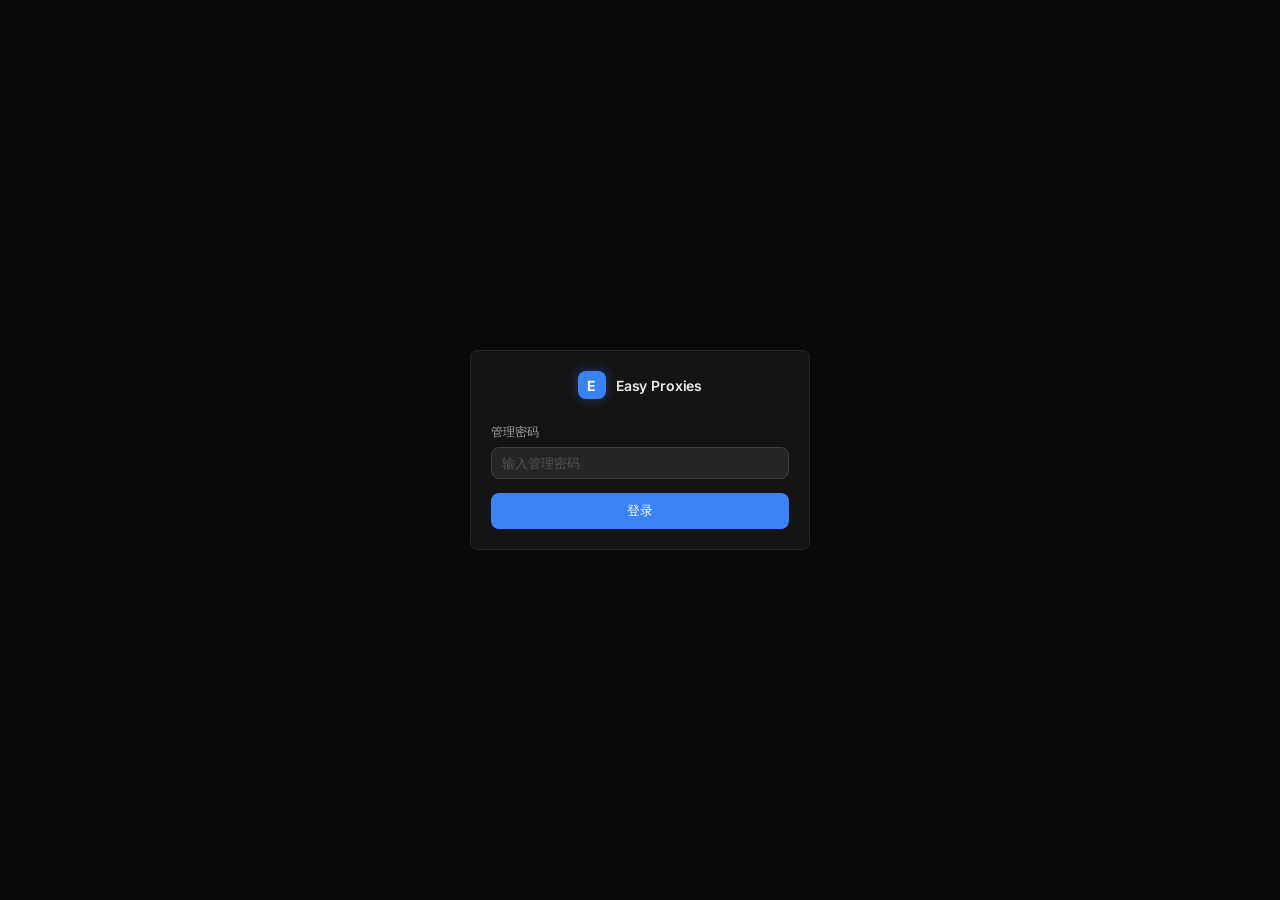
==== commit efdadeda: "feat: 监控面板重构、凭证管理、统一探测与 CI 增强 后端模块: - 新增 alert / availability / countryprobe / geoip / store 子系统 - 节" ====
--- a/internal/monitor/assets/index.html
+++ b/internal/monitor/assets/index.html
@@ -1,2558 +1,1744 @@
 <!doctype html>
 <html lang="zh-CN">
 <head>
-  <meta charset="utf-8" />
-  <meta name="viewport" content="width=device-width, initial-scale=1.0" />
-  <title>Easy Proxies - 节点监控</title>
-  <style>
-    * {
-      margin: 0;
-      padding: 0;
-      box-sizing: border-box;
+<meta charset="utf-8" />
+<meta name="viewport" content="width=device-width, initial-scale=1.0" />
+<title>Easy Proxies</title>
+<style>
+  @font-face{font-family:'Twemoji Country Flags';font-style:normal;font-weight:400;font-display:swap;src:url([data-uri]) format('woff2');unicode-range:U+1F1E6-1F1FF;}
+@font-face{font-family:'Inter';font-style:normal;font-weight:400;font-display:swap;src:url([data-uri]) format('woff2');}
+@font-face{font-family:'Inter';font-style:normal;font-weight:500;font-display:swap;src:url([data-uri]) format('woff2');}
+@font-face{font-family:'Inter';font-style:normal;font-weight:600;font-display:swap;src:url([data-uri]) format('woff2');}
+@font-face{font-family:'Inter';font-style:normal;font-weight:700;font-display:swap;src:url([data-uri]) format('woff2');}
+@font-face{font-family:'JetBrains Mono';font-style:normal;font-weight:400;font-display:swap;src:url([data-uri]) format('woff2');}
+@font-face{font-family:'JetBrains Mono';font-style:normal;font-weight:500;font-display:swap;src:url([data-uri]) format('woff2');}
+
+  * { margin:0; padding:0; box-sizing:border-box; }
+
+  /* ===== MASTER tokens (Modern Tech Dark) ===== */
+  :root {
+    --bg:#0a0a0a; --surface:#141414; --surface-2:#1c1c1c; --surface-3:#262626;
+    --border:#262626; --border-strong:#404040;
+    --text-primary:#ededed; --text-secondary:#a3a3a3; --text-tertiary:#525252;
+    --primary:#3b82f6; --primary-hover:#2563eb; --accent:#06b6d4;
+    --success:#10b981; --warning:#f59e0b; --error:#ef4444;
+    --shadow-sm:0 1px 2px rgba(0,0,0,0.4);
+    --shadow-md:0 4px 12px rgba(0,0,0,0.5);
+    --shadow-lg:0 12px 32px rgba(0,0,0,0.6);
+    --glow-focus:0 0 0 3px rgba(59,130,246,0.25);
+    --font-sans:"Inter",system-ui,-apple-system,sans-serif;
+    --font-mono:"JetBrains Mono","SF Mono",Menlo,monospace;
+    --radius:8px; --radius-sm:4px;
+  }
+
+  body { font-family:var(--font-sans); background:var(--bg); color:var(--text-primary);
+         line-height:1.5; font-size:14px; font-variant-numeric:tabular-nums;
+         -webkit-font-smoothing:antialiased; }
+  /* 全局自定义滚动条（适配暗色主题，覆盖浏览器默认浅色样式） */
+  * { scrollbar-width:thin; scrollbar-color:var(--surface-3) transparent; }
+  *::-webkit-scrollbar { width:10px; height:10px; }
+  *::-webkit-scrollbar-track { background:transparent; }
+  *::-webkit-scrollbar-thumb { background-color:var(--surface-3); border-radius:var(--radius-sm);
+    border:2px solid transparent; background-clip:padding-box; }
+  *::-webkit-scrollbar-thumb:hover { background-color:var(--border-strong); }
+  *::-webkit-scrollbar-corner { background:transparent; }
+
+  /* ===== Layout ===== */
+  .shell { display:flex; min-height:100vh; }
+  .sidebar { width:220px; flex-shrink:0; background:var(--bg); border-right:1px solid var(--border);
+    padding:20px 12px; display:flex; flex-direction:column; gap:4px; position:sticky; top:0; height:100vh; }
+  .brand { display:flex; align-items:center; gap:10px; padding:8px 10px 20px; }
+  .brand-logo { width:28px; height:28px; border-radius:var(--radius); background:var(--primary);
+    display:flex; align-items:center; justify-content:center; color:#fff; font-weight:700; font-size:14px;
+    box-shadow:0 0 12px rgba(59,130,246,0.4); }
+  .brand-name { font-size:14px; font-weight:600; letter-spacing:-0.01em; }
+  .nav-section { font-size:11px; font-weight:600; color:var(--text-tertiary); text-transform:uppercase;
+    letter-spacing:0.08em; padding:16px 10px 6px; }
+  .nav-item { display:flex; align-items:center; gap:10px; padding:8px 10px; border-radius:var(--radius);
+    color:var(--text-secondary); cursor:pointer; font-size:13px; font-weight:500;
+    transition:background .15s, color .15s; }
+  .nav-item:hover { background:var(--surface-2); color:var(--text-primary); }
+  .nav-item.active { background:var(--surface-3); color:var(--text-primary); }
+  .nav-item.active .ic { color:var(--primary); }
+  .nav-item .ic { width:16px; height:16px; display:inline-flex; align-items:center; justify-content:center; color:var(--text-tertiary); flex-shrink:0; }
+  .nav-item .ic svg { width:16px; height:16px; display:block; }
+  .nav-spacer { flex:1; }
+  .nav-status { display:flex; align-items:center; gap:8px; padding:10px; font-size:12px;
+    color:var(--text-secondary); background:var(--surface); border:1px solid var(--border); border-radius:var(--radius); }
+  .nav-logout { margin-top:8px; }
+  .dot { width:6px; height:6px; border-radius:50%; background:var(--success); box-shadow:0 0 6px var(--success); }
+  .dot.warn { background:var(--warning); box-shadow:0 0 6px var(--warning); }
+
+  .main { flex:1; min-width:0; padding:28px 36px 60px; }
+  .page-head { display:flex; justify-content:space-between; align-items:flex-end; margin-bottom:24px; gap:12px; flex-wrap:wrap; }
+  .page-head h1 { font-size:24px; font-weight:700; letter-spacing:-0.02em; }
+  .page-head .sub { font-size:12px; color:var(--text-secondary); margin-top:4px; }
+  .page-actions { display:flex; gap:8px; }
+
+  /* ===== Buttons (统一 8px) ===== */
+  .btn { padding:8px 16px; border:1px solid transparent; border-radius:var(--radius); font-size:13px;
+    font-weight:500; font-family:var(--font-sans); cursor:pointer;
+    transition:background .15s, border-color .15s, box-shadow .15s;
+    display:inline-flex; align-items:center; gap:6px; white-space:nowrap; }
+  .btn:disabled { opacity:0.5; cursor:not-allowed; }
+  .btn-primary { background:var(--primary); color:#fff; }
+  .btn-primary:hover { background:var(--primary-hover); }
+  .btn-primary:focus-visible { box-shadow:var(--glow-focus); outline:none; }
+  .btn-secondary { background:var(--surface-2); color:var(--text-primary); border:1px solid var(--border); }
+  .btn-secondary:hover { background:var(--surface-3); border-color:var(--border-strong); }
+  .btn-secondary:focus-visible { box-shadow:var(--glow-focus); outline:none; }
+  .btn-sm { padding:5px 10px; font-size:12px; }
+  .btn-danger { background:transparent; color:var(--error); border:1px solid var(--border); }
+  .btn-danger:hover { background:rgba(239,68,68,0.1); border-color:var(--error); }
+
+  /* ===== Cards / surfaces ===== */
+  .card { background:var(--surface); border:1px solid var(--border); border-radius:var(--radius); padding:20px; }
+  .stats { display:grid; grid-template-columns:repeat(auto-fit,minmax(200px,1fr)); gap:12px; margin-bottom:24px; }
+  .stat-card { background:var(--surface); border:1px solid var(--border); border-radius:var(--radius); padding:18px; }
+  .stat-label { font-size:12px; color:var(--text-secondary); margin-bottom:8px; font-weight:500; }
+  .stat-value { font-size:30px; font-weight:700; letter-spacing:-0.02em; line-height:1; }
+  .stat-sub { font-size:11px; color:var(--text-tertiary); margin-top:6px; }
+
+  /* ===== Tables ===== */
+  .table-wrap { background:var(--surface); border:1px solid var(--border); border-radius:var(--radius); overflow-x:auto; }
+  /* 凭证分页：多页时固定表格区最小高度（约 20 行），避免翻到末页行数少导致整框骤缩跳变 */
+  #apikeys-table .table-wrap.paginated, #subtokens-table .table-wrap.paginated { min-height:760px; }
+  table { width:100%; border-collapse:separate; border-spacing:0; font-size:13px; }
+  /* 节点表固定列宽：table-layout:fixed 使列宽恒定，不随每页内容长度重算（翻页不再抖动）；
+     name 列定宽+ellipsis 截断超长节点名，hover title 看全名（缩短元素而非挪开）；
+     td overflow:hidden 兜底，防止任何单元格内容溢出到邻列。 */
+  table.tbl-fixed { table-layout:fixed; }
+  .tbl-fixed td { overflow:hidden; }
+  .tbl-fixed .node-name { overflow:hidden; text-overflow:ellipsis; white-space:nowrap; }
+  /* 实际 IP：可点击复制，IPv6 较长时 ellipsis 截断、hover title 看全 */
+  .copyable-ip { display:inline-block; max-width:100%; overflow:hidden; text-overflow:ellipsis; vertical-align:bottom; cursor:pointer; }
+  .copyable-ip:hover { color:var(--primary); }
+  thead th { text-align:left; padding:10px 14px; font-size:11px; font-weight:600;
+    color:var(--text-secondary); letter-spacing:0.04em; text-transform:uppercase;
+    border-bottom:1px solid var(--border); background:var(--surface-2); white-space:nowrap; }
+  thead th:first-child { border-top-left-radius:var(--radius); }
+  thead th:last-child { border-top-right-radius:var(--radius); }
+  thead th.th-active { color:var(--primary); }
+  tbody td { padding:11px 14px; border-bottom:1px solid var(--border); white-space:nowrap; }
+  tbody tr:last-child td { border-bottom:none; }
+  tbody td:first-child { position:relative; }
+  tbody tr.status-ok td:first-child::before,
+  tbody tr.status-warn td:first-child::before,
+  tbody tr.status-err td:first-child::before,
+  tbody tr.status-black td:first-child::before {
+    content:''; position:absolute; left:0; top:33%; bottom:33%; width:3px; border-radius:99px; }
+  tbody tr.status-ok td:first-child::before { background:var(--success); }
+  tbody tr.status-warn td:first-child::before { background:v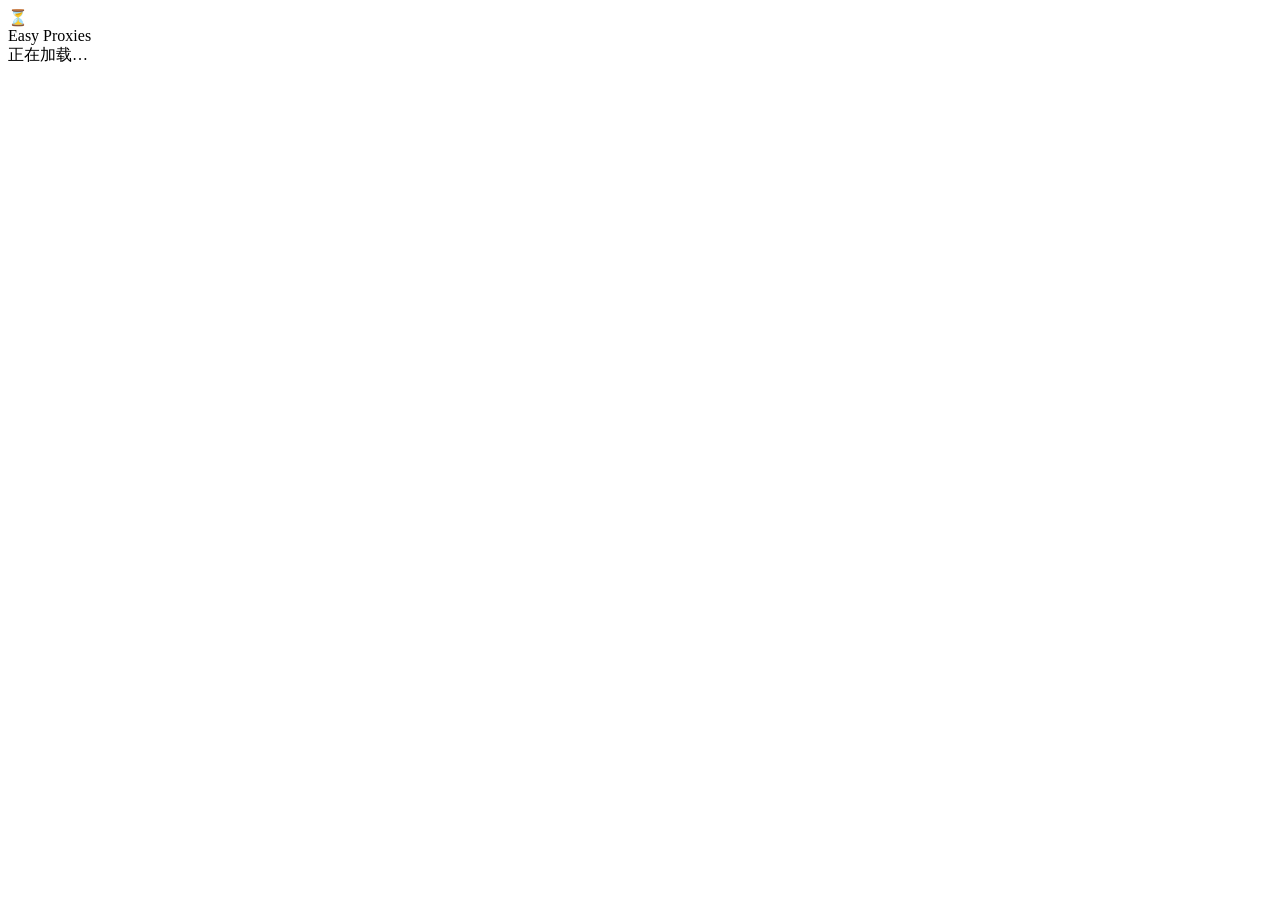
==== commit ea045457: "refactor: 前端多 HTML 重构 + pjax 局部刷新 + 修复 P1/P2/P3/P5/P6/P8 - 前端单文件 SPA 拆分为多 HTML（index 登录页 + 7 视图）+ 公共" ====
--- a/internal/monitor/assets/index.html
+++ b/internal/monitor/assets/index.html
@@ -1,1744 +1,22 @@
 <!doctype html>
 <html lang="zh-CN">
 <head>
-<meta charset="utf-8" />
-<meta name="viewport" content="width=device-width, initial-scale=1.0" />
+<meta charset="utf-8">
+<meta name="viewport" content="width=device-width,initial-scale=1">
 <title>Easy Proxies</title>
-<style>
-  @font-face{font-family:'Twemoji Country Flags';font-style:normal;font-weight:400;font-display:swap;src:url([data-uri]) format('woff2');unicode-range:U+1F1E6-1F1FF;}
-@font-face{font-family:'Inter';font-style:normal;font-weight:400;font-display:swap;src:url([data-uri]) format('woff2');}
-@font-face{font-family:'Inter';font-style:normal;font-weight:500;font-display:swap;src:url([data-uri]) format('woff2');}
-@font-face{font-family:'Inter';font-style:normal;font-weight:600;font-display:swap;src:url([data-uri]) format('woff2');}
-@font-face{font-family:'Inter';font-style:normal;font-weight:700;font-display:swap;src:url([data-uri]) format('woff2');}
-@font-face{font-family:'JetBrains Mono';font-style:normal;font-weight:400;font-display:swap;src:url([data-uri]) format('woff2');}
-@font-face{font-family:'JetBrains Mono';font-style:normal;font-weight:500;font-display:swap;src:url([data-uri]) format('woff2');}
-
-  * { margin:0; padding:0; box-sizing:border-box; }
-
-  /* ===== MASTER tokens (Modern Tech Dark) ===== */
-  :root {
-    --bg:#0a0a0a; --surface:#141414; --surface-2:#1c1c1c; --surface-3:#262626;
-    --border:#262626; --border-strong:#404040;
-    --text-primary:#ededed; --text-secondary:#a3a3a3; --text-tertiary:#525252;
-    --primary:#3b82f6; --primary-hover:#2563eb; --accent:#06b6d4;
-    --success:#10b981; --warning:#f59e0b; --error:#ef4444;
-    --shadow-sm:0 1px 2px rgba(0,0,0,0.4);
-    --shadow-md:0 4px 12px rgba(0,0,0,0.5);
-    --shadow-lg:0 12px 32px rgba(0,0,0,0.6);
-    --glow-focus:0 0 0 3px rgba(59,130,246,0.25);
-    --font-sans:"Inter",system-ui,-apple-system,sans-serif;
-    --font-mono:"JetBrains Mono","SF Mono",Menlo,monospace;
-    --radius:8px; --radius-sm:4px;
-  }
-
-  body { font-family:var(--font-sans); background:var(--bg); color:var(--text-primary);
-         line-height:1.5; font-size:14px; font-variant-numeric:tabular-nums;
-         -webkit-font-smoothing:antialiased; }
-  /* 全局自定义滚动条（适配暗色主题，覆盖浏览器默认浅色样式） */
-  * { scrollbar-width:thin; scrollbar-color:var(--surface-3) transparent; }
-  *::-webkit-scrollbar { width:10px; height:10px; }
-  *::-webkit-scrollbar-track { background:transparent; }
-  *::-webkit-scrollbar-thumb { background-color:var(--surface-3); border-radius:var(--radius-sm);
-    border:2px solid transparent; background-clip:padding-box; }
-  *::-webkit-scrollbar-thumb:hover { background-color:var(--border-strong); }
-  *::-webkit-scrollbar-corner { background:transparent; }
-
-  /* ===== Layout ===== */
-  .shell { display:flex; min-height:100vh; }
-  .sidebar { width:220px; flex-shrink:0; background:var(--bg); border-right:1px solid var(--border);
-    padding:20px 12px; display:flex; flex-direction:column; gap:4px; position:sticky; top:0; height:100vh; }
-  .brand { display:flex; align-items:center; gap:10px; padding:8px 10px 20px; }
-  .brand-logo { width:28px; height:28px; border-radius:var(--radius); background:var(--primary);
-    display:flex; align-items:center; justify-content:center; color:#fff; font-weight:700; font-size:14px;
-    box-shadow:0 0 12px rgba(59,130,246,0.4); }
-  .brand-name { font-size:14px; font-weight:600; letter-spacing:-0.01em; }
-  .nav-section { font-size:11px; font-weight:600; color:var(--text-tertiary); text-transform:uppercase;
-    letter-spacing:0.08em; padding:16px 10px 6px; }
-  .nav-item { display:flex; align-items:center; gap:10px; padding:8px 10px; border-radius:var(--radius);
-    color:var(--text-secondary); cursor:pointer; font-size:13px; font-weight:500;
-    transition:background .15s, color .15s; }
-  .nav-item:hover { background:var(--surface-2); color:var(--text-primary); }
-  .nav-item.active { background:var(--surface-3); color:var(--text-primary); }
-  .nav-item.active .ic { color:var(--primary); }
-  .nav-item .ic { width:16px; height:16px; display:inline-flex; align-items:center; justify-content:center; color:var(--text-tertiary); flex-shrink:0; }
-  .nav-item .ic svg { width:16px; height:16px; display:block; }
-  .nav-spacer { flex:1; }
-  .nav-status { display:flex; align-items:center; gap:8px; padding:10px; font-size:12px;
-    color:var(--text-secondary); background:var(--surface); border:1px solid var(--border); border-radius:var(--radius); }
-  .nav-logout { margin-top:8px; }
-  .dot { width:6px; height:6px; border-radius:50%; background:var(--success); box-shadow:0 0 6px var(--success); }
-  .dot.warn { background:var(--warning); box-shadow:0 0 6px var(--warning); }
-
-  .main { flex:1; min-width:0; padding:28px 36px 60px; }
-  .page-head { display:flex; justify-content:space-between; align-items:flex-end; margin-bottom:24px; gap:12px; flex-wrap:wrap; }
-  .page-head h1 { font-size:24px; font-weight:700; letter-spacing:-0.02em; }
-  .page-head .sub { font-size:12px; color:var(--text-secondary); margin-top:4px; }
-  .page-actions { display:flex; gap:8px; }
-
-  /* ===== Buttons (统一 8px) ===== */
-  .btn { padding:8px 16px; border:1px solid transparent; border-radius:var(--radius); font-size:13px;
-    font-weight:500; font-family:var(--font-sans); cursor:pointer;
-    transition:background .15s, border-color .15s, box-shadow .15s;
-    display:inline-flex; align-items:center; gap:6px; white-space:nowrap; }
-  .btn:disabled { opacity:0.5; cursor:not-allowed; }
-  .btn-primary { background:var(--primary); color:#fff; }
-  .btn-primary:hover { background:var(--primary-hover); }
-  .btn-primary:focus-visible { box-shadow:var(--glow-focus); outline:none; }
-  .btn-secondary { background:var(--surface-2); color:var(--text-primary); border:1px solid var(--border); }
-  .btn-secondary:hover { background:var(--surface-3); border-color:var(--border-strong); }
-  .btn-secondary:focus-visible { box-shadow:var(--glow-focus); outline:none; }
-  .btn-sm { padding:5px 10px; font-size:12px; }
-  .btn-danger { background:transparent; color:var(--error); border:1px solid var(--border); }
-  .btn-danger:hover { background:rgba(239,68,68,0.1); border-color:var(--error); }
-
-  /* ===== Cards / surfaces ===== */
-  .card { background:var(--surface); border:1px solid var(--border); border-radius:var(--radius); padding:20px; }
-  .stats { display:grid; grid-template-columns:repeat(auto-fit,minmax(200px,1fr)); gap:12px; margin-bottom:24px; }
-  .stat-card { background:var(--surface); border:1px solid var(--border); border-radius:var(--radius); padding:18px; }
-  .stat-label { font-size:12px; color:var(--text-secondary); margin-bottom:8px; font-weight:500; }
-  .stat-value { font-size:30px; font-weight:700; letter-spacing:-0.02em; line-height:1; }
-  .stat-sub { font-size:11px; color:var(--text-tertiary); margin-top:6px; }
-
-  /* ===== Tables ===== */
-  .table-wrap { background:var(--surface); border:1px solid var(--border); border-radius:var(--radius); overflow-x:auto; }
-  /* 凭证分页：多页时固定表格区最小高度（约 20 行），避免翻到末页行数少导致整框骤缩跳变 */
-  #apikeys-table .table-wrap.paginated, #subtokens-table .table-wrap.paginated { min-height:760px; }
-  table { width:100%; border-collapse:separate; border-spacing:0; font-size:13px; }
-  /* 节点表固定列宽：table-layout:fixed 使列宽恒定，不随每页内容长度重算（翻页不再抖动）；
-     name 列定宽+ellipsis 截断超长节点名，hover title 看全名（缩短元素而非挪开）；
-     td overflow:hidden 兜底，防止任何单元格内容溢出到邻列。 */
-  table.tbl-fixed { table-layout:fixed; }
-  .tbl-fixed td { overflow:hidden; }
-  .tbl-fixed .node-name { overflow:hidden; text-overflow:ellipsis; white-space:nowrap; }
-  /* 实际 IP：可点击复制，IPv6 较长时 ellipsis 截断、hover title 看全 */
-  .copyable-ip { display:inline-block; max-width:100%; overflow:hidden; text-overflow:ellipsis; vertical-align:bottom; cursor:pointer; }
-  .copyable-ip:hover { color:var(--primary); }
-  thead th { text-align:left; padding:10px 14px; font-size:11px; font-weight:600;
-    color:var(--text-secondary); letter-spacing:0.04em; text-transform:uppercase;
-    border-bottom:1px solid var(--border); background:var(--surface-2); white-space:nowrap; }
-  thead th:first-child { border-top-left-radius:var(--radius); }
-  thead th:last-child { border-top-right-radius:var(--radius); }
-  thead th.th-active { color:var(--primary); }
-  tbody td { padding:11px 14px; border-bottom:1px solid var(--border); white-space:nowrap; }
-  tbody tr:last-child td { border-bottom:none; }
-  tbody td:first-child { position:relative; }
-  tbody tr.status-ok td:first-child::before,
-  tbody tr.status-warn td:first-child::before,
-  tbody tr.status-err td:first-child::before,
-  tbody tr.status-black td:first-child::before {
-    content:''; position:absolute; left:0; top:33%; bottom:33%; width:3px; border-radius:99px; }
-  tbody tr.status-ok td:first-child::before { background:var(--success); }
-  tbody tr.status-warn td:first-child::before { background:var(--warning); }
-  tbody tr.status-err td:first-child::before { background:var(--error); }
-  tbody tr.status-black td:first-child::before